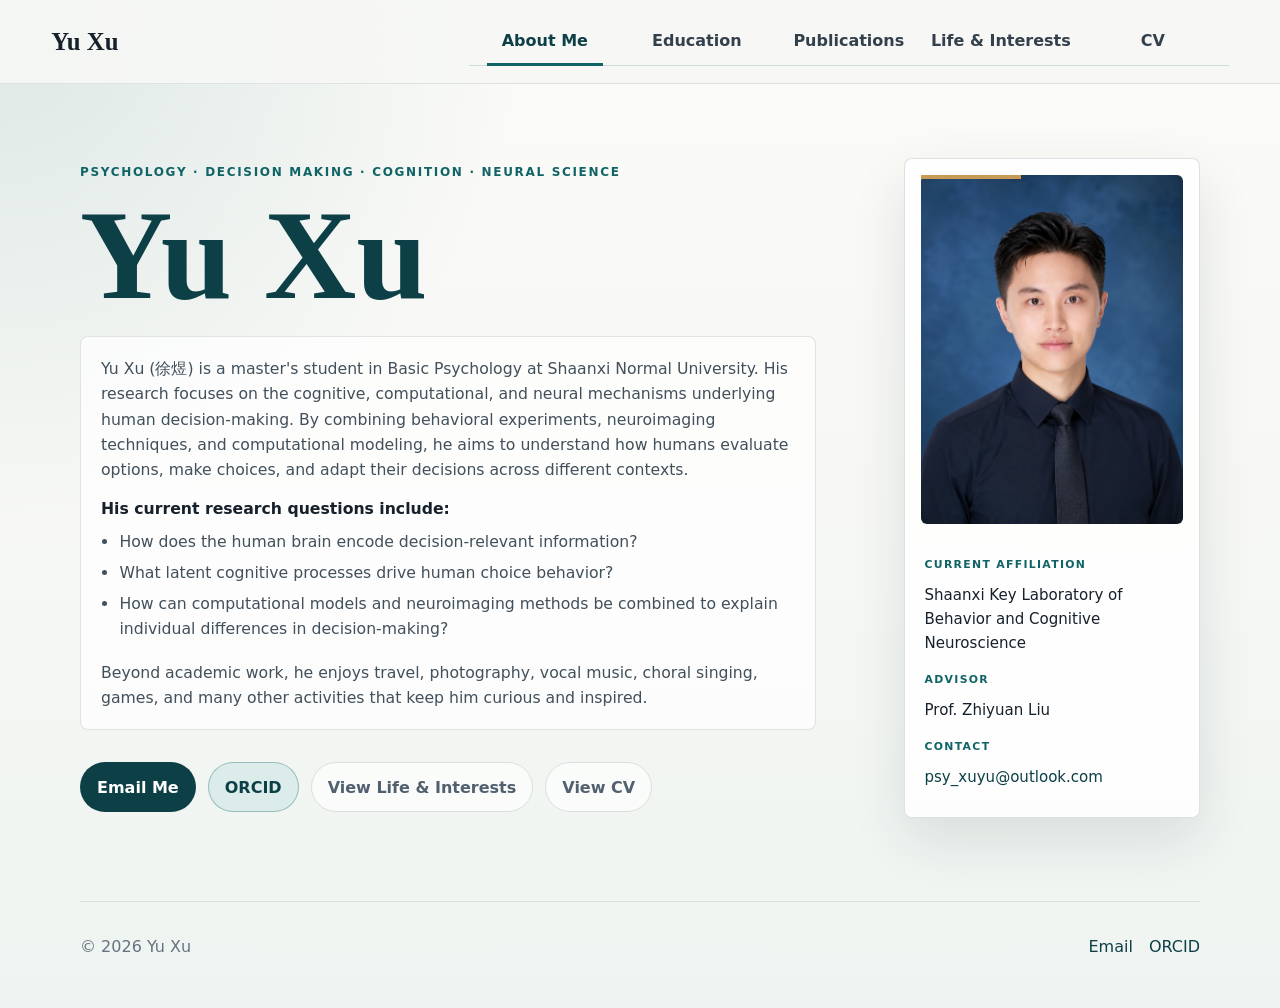
==== index.html @ 9ca566fd "Add files via upload" ====
<!doctype html>
<html lang="en">
  <head>
    <meta charset="utf-8" />
    <meta name="viewport" content="width=device-width, initial-scale=1" />
    <title>Yu Xu | About Me</title>
    <meta
      name="description"
      content="Yu Xu is a master's student in Basic Psychology studying decision-making, cognition, and neural science."
    />
    <link rel="stylesheet" href="styles.css" />
    <script defer src="script.js"></script>
  </head>
  <body>
    <header class="site-header">
      <a class="brand" href="index.html" aria-label="Yu Xu homepage">Yu Xu</a>
      <nav class="nav" aria-label="Primary navigation">
        <a class="active" href="index.html">About Me</a>
        <a href="education.html">Education</a>
        <a href="publications.html">Publications</a>
        <a href="life.html">Life &amp; Interests</a>
        <a href="cv.html">CV</a>
      </nav>
    </header>

    <main>
      <section class="hero page-shell">
        <div class="hero-copy">
          <p class="eyebrow">Psychology · Decision Making · Cognition · Neural Science</p>
          <h1>Yu Xu</h1>
          <div class="hero-about">
            <p>
              Yu Xu (徐煜) is a master's student in Basic Psychology at Shaanxi Normal University. His research focuses on
              the cognitive, computational, and neural mechanisms underlying human decision-making. By combining behavioral
              experiments, neuroimaging techniques, and computational modeling, he aims to understand how humans evaluate
              options, make choices, and adapt their decisions across different contexts.
            </p>
            <p class="question-lead">His current research questions include:</p>
            <ul class="research-questions">
              <li>How does the human brain encode decision-relevant information?</li>
              <li>What latent cognitive processes drive human choice behavior?</li>
              <li>How can computational models and neuroimaging methods be combined to explain individual differences in decision-making?</li>
            </ul>
            <p>
              Beyond academic work, he enjoys travel, photography, vocal music, choral singing, games, and many other
              activities that keep him curious and inspired.
            </p>
          </div>
          <div class="hero-actions">
            <a class="button primary" href="mailto:psy_xuyu@outlook.com">Email Me</a>
            <a class="button secondary" href="https://orcid.org/0009-0001-2274-7506" target="_blank" rel="noreferrer">ORCID</a>
            <a class="button ghost" href="life.html">View Life &amp; Interests</a>
            <a class="button ghost" href="cv.html">View CV</a>
          </div>
        </div>

        <aside class="profile-card" aria-label="Profile summary">
          <img class="portrait-placeholder" src="证件照.png" alt="Portrait of Yu Xu" />
          <div class="profile-meta">
            <p class="meta-label">Current Affiliation</p>
            <p>Shaanxi Key Laboratory of Behavior and Cognitive Neuroscience</p>
            <p class="meta-label">Advisor</p>
            <p>Prof. Zhiyuan Liu</p>
            <p class="meta-label">Contact</p>
            <p><a href="mailto:psy_xuyu@outlook.com">psy_xuyu@outlook.com</a></p>
          </div>
        </aside>
      </section>
    </main>

    <footer class="footer">
      <p>&copy; 2026 Yu Xu</p>
      <div>
        <a href="mailto:psy_xuyu@outlook.com">Email</a>
        <a href="https://orcid.org/0009-0001-2274-7506" target="_blank" rel="noreferrer">ORCID</a>
      </div>
    </footer>
  </body>
</html>
---- styles.css ----
:root {
  --bg: #f7f8f5;
  --paper: #ffffff;
  --ink: #17212b;
  --muted: #66727f;
  --line: #d9dfdf;
  --accent: #116466;
  --accent-dark: #0d3f47;
  --accent-soft: #dcecea;
  --warm: #c79a55;
  --shadow: 0 22px 55px rgba(20, 40, 50, 0.11);
  --radius: 8px;
}

* {
  box-sizing: border-box;
}

html {
  scroll-behavior: smooth;
}

html.page-ready body {
  opacity: 1;
  transform: translateY(0);
}

main {
  opacity: 1;
  transform: translateY(0);
}

main.content-leaving {
  opacity: 0;
  transform: translateY(8px);
  transition: opacity 160ms ease, transform 160ms ease;
}

main.content-entering {
  animation: content-fade-in 360ms ease both;
}

@keyframes content-fade-in {
  from {
    opacity: 0;
    transform: translateY(14px);
  }

  to {
    opacity: 1;
    transform: translateY(0);
  }
}

@media (prefers-reduced-motion: reduce) {
  html,
  body,
  *,
  *::before,
  *::after {
    scroll-behavior: auto !important;
    transition-duration: 0.01ms !important;
    animation-duration: 0.01ms !important;
    animation-iteration-count: 1 !important;
  }
}

body {
  min-height: 100vh;
  margin: 0;
  background:
    radial-gradient(circle at top left, rgba(17, 100, 102, 0.13), transparent 33rem),
    linear-gradient(180deg, #fbfbf8 0%, var(--bg) 46%, #eef4f1 100%);
  color: var(--ink);
  font-family: Inter, ui-sans-serif, system-ui, -apple-system, BlinkMacSystemFont, "Segoe UI", Arial, sans-serif;
  line-height: 1.6;
}

body.no-scroll {
  overflow: hidden;
}

a {
  color: var(--accent-dark);
  text-decoration: none;
}

a:hover {
  color: var(--accent);
}

.site-header {
  position: sticky;
  top: 0;
  z-index: 20;
  display: grid;
  grid-template-columns: auto minmax(0, 1fr);
  align-items: center;
  gap: 2rem;
  padding: 1.05rem clamp(1rem, 4vw, 4rem);
  background: rgba(247, 248, 245, 0.9);
  border-bottom: 1px solid rgba(217, 223, 223, 0.85);
  backdrop-filter: blur(18px);
}

.brand {
  display: inline-flex;
  align-items: center;
  color: var(--ink);
  font-family: Georgia, "Times New Roman", serif;
  font-size: 1.55rem;
  font-weight: 800;
  white-space: nowrap;
}

.nav {
  display: grid;
  grid-template-columns: repeat(5, minmax(0, 1fr));
  justify-content: flex-end;
  gap: 0;
  width: 100%;
  max-width: 760px;
  justify-self: end;
  border-bottom: 1px solid rgba(17, 100, 102, 0.18);
}

.nav a {
  position: relative;
  display: inline-flex;
  align-items: center;
  justify-content: center;
  min-height: 3rem;
  padding: 0.72rem 0.5rem;
  border: 0;
  border-radius: 0;
  color: #34414d;
  font-size: 1rem;
  font-weight: 750;
  text-align: center;
  white-space: nowrap;
}

.nav a::after {
  position: absolute;
  right: 12%;
  bottom: -1px;
  left: 12%;
  height: 3px;
  background: transparent;
  content: "";
}

.nav a:hover,
.nav a.active {
  background: transparent;
  color: var(--accent-dark);
}

.nav a:hover::after {
  background: rgba(17, 100, 102, 0.28);
}

.nav a.active::after {
  background: var(--accent);
}

.page-shell {
  width: min(1120px, calc(100% - 2rem));
  margin: 0 auto;
}

.hero {
  display: grid;
  grid-template-columns: minmax(0, 1.45fr) minmax(240px, 0.55fr);
  gap: clamp(1.5rem, 3.5vw, 3.4rem);
  align-items: center;
  min-height: calc(100vh - 5.2rem);
  padding: 3.8rem 0 4.4rem;
}

.page-hero {
  padding: 5rem 0 2.5rem;
  border-bottom: 1px solid rgba(217, 223, 223, 0.9);
}

.eyebrow,
.section-kicker {
  margin: 0 0 0.9rem;
  color: var(--accent);
  font-size: 0.75rem;
  font-weight: 800;
  letter-spacing: 0.14em;
  text-transform: uppercase;
}

h1,
h2,
h3,
p,
li {
  overflow-wrap: anywhere;
}

h1 {
  margin: 0;
  color: var(--accent-dark);
  font-family: Georgia, "Times New Roman", serif;
  font-size: clamp(4.3rem, 10vw, 8rem);
  line-height: 0.92;
  letter-spacing: 0;
}

h2 {
  margin: 0;
  color: var(--ink);
  font-family: Georgia, "Times New Roman", serif;
  font-size: clamp(1.8rem, 3.4vw, 3rem);
  line-height: 1.08;
  letter-spacing: 0;
}

h3 {
  margin: 0 0 0.45rem;
  font-size: 1.08rem;
  line-height: 1.3;
}

.tagline {
  max-width: 48rem;
  margin: 1.25rem 0 0;
  color: #22303b;
  font-size: clamp(1.18rem, 2vw, 1.62rem);
  line-height: 1.35;
}

.intro {
  max-width: 44rem;
  margin: 1.25rem 0 0;
  color: var(--muted);
  font-size: 1.03rem;
}

.hero-about {
  max-width: 46rem;
  margin-top: 1.35rem;
  padding: 1.2rem 1.25rem;
  background: rgba(255, 255, 255, 0.68);
  border: 1px solid rgba(217, 223, 223, 0.86);
  border-radius: var(--radius);
  color: #42505b;
  font-size: 0.98rem;
}

.hero-about p {
  margin: 0;
}

.hero-about p + p {
  margin-top: 0.9rem;
}

.hero-actions {
  display: flex;
  flex-wrap: wrap;
  gap: 0.75rem;
  margin-top: 2rem;
}

.button {
  display: inline-flex;
  align-items: center;
  justify-content: center;
  min-height: 2.75rem;
  padding: 0.7rem 1rem;
  border: 1px solid transparent;
  border-radius: 999px;
  font-weight: 750;
  transition: transform 180ms ease, border-color 180ms ease, background 180ms ease;
}

.button:hover {
  transform: translateY(-1px);
}

.button.primary {
  background: var(--accent-dark);
  color: white;
}

.button.secondary {
  border-color: rgba(17, 100, 102, 0.35);
  background: var(--accent-soft);
  color: var(--accent-dark);
}

.button.ghost {
  border-color: var(--line);
  background: rgba(255, 255, 255, 0.65);
  color: #51606f;
}

.button.disabled {
  cursor: default;
  border-color: var(--line);
  background: #eef2f1;
  color: #7a858d;
}

.button.disabled:hover {
  transform: none;
}

.profile-card {
  position: relative;
  max-width: 330px;
  justify-self: end;
  padding: 1rem;
  background: rgba(255, 255, 255, 0.82);
  border: 1px solid rgba(217, 223, 223, 0.9);
  border-radius: var(--radius);
  box-shadow: var(--shadow);
}

.profile-card::before {
  position: absolute;
  inset: 1rem auto auto 1rem;
  width: 34%;
  height: 0.25rem;
  background: var(--warm);
  content: "";
}

.portrait-placeholder {
  display: block;
  width: 100%;
  min-height: 19rem;
  object-fit: cover;
  border-radius: 6px;
}

.profile-meta {
  padding: 1rem 0.2rem 0.1rem;
  font-size: 0.94rem;
}

.profile-meta p {
  margin: 0 0 0.6rem;
}

.meta-label {
  margin-top: 1rem !important;
  color: var(--accent);
  font-size: 0.68rem;
  font-weight: 800;
  letter-spacing: 0.12em;
  text-transform: uppercase;
}

.section-grid {
  display: grid;
  grid-template-columns: minmax(220px, 0.78fr) minmax(0, 1.22fr);
  gap: clamp(2rem, 5vw, 5rem);
  padding: 4rem 0;
  border-top: 1px solid rgba(217, 223, 223, 0.9);
}

.section-body {
  color: #42505b;
  font-size: 1.03rem;
}

.section-body p:first-child {
  margin-top: 0;
}

.question-lead {
  margin: 1.3rem 0 0.4rem;
  color: var(--ink) !important;
  font-weight: 750;
}

.research-questions {
  margin: 0.5rem 0 1.2rem;
  padding-left: 1.15rem;
}

.research-questions li {
  margin: 0.35rem 0;
  color: #42505b;
}

.focus-panel {
  padding: 2rem 0 5rem;
}

.focus-grid {
  display: grid;
  grid-template-columns: repeat(3, minmax(0, 1fr));
  gap: 1rem;
}

.focus-grid article,
.interest-card,
.cv-sidebar,
.cv-block {
  background: rgba(255, 255, 255, 0.72);
  border: 1px solid rgba(217, 223, 223, 0.88);
  border-radius: var(--radius);
}

.focus-grid article {
  min-height: 13rem;
  padding: 1.25rem;
}

.focus-number {
  display: block;
  margin-bottom: 2.5rem;
  color: var(--warm);
  font-family: Georgia, "Times New Roman", serif;
  font-size: 1.65rem;
}

.focus-grid p,
.timeline p,
.publication p,
.interest-card p,
.cv-block p,
.cv-sidebar p {
  margin: 0;
  color: #4c5a64;
}

.cv-layout {
  display: grid;
  grid-template-columns: minmax(250px, 0.36fr) minmax(0, 1fr);
  gap: 1.25rem;
  padding: 2.5rem 0 5rem;
}

.cv-sidebar {
  align-self: start;
  padding: 1.35rem;
  position: sticky;
  top: 6rem;
}

.cv-sidebar h2 {
  font-size: 2rem;
}

.mini-rule {
  height: 1px;
  margin: 1.2rem 0;
  background: var(--line);
}

.cv-main {
  display: grid;
  gap: 1rem;
}

.download-panel {
  max-width: 760px;
  margin: 2.5rem 0 5rem;
  padding: 1.6rem;
  background: rgba(255, 255, 255, 0.74);
  border: 1px solid rgba(217, 223, 223, 0.88);
  border-radius: var(--radius);
  box-shadow: 0 16px 40px rgba(20, 40, 50, 0.07);
}

.download-panel h2 {
  margin-bottom: 0.75rem;
  font-size: clamp(1.8rem, 3vw, 2.5rem);
}

.download-panel p {
  margin: 0;
  color: #4c5a64;
}

.cv-block {
  padding: 1.35rem;
}

.cv-block h2 {
  margin-bottom: 1rem;
  font-size: 1.7rem;
}

.entry {
  padding: 1rem 0;
  border-top: 1px solid rgba(217, 223, 223, 0.85);
}

.entry:first-of-type {
  padding-top: 0;
  border-top: 0;
}

.entry ul {
  margin: 0.55rem 0 0;
  padding-left: 1.15rem;
}

.entry li {
  margin: 0.25rem 0;
  color: #4c5a64;
}

.entry-header {
  display: flex;
  justify-content: space-between;
  gap: 1rem;
}

.entry-header span {
  color: var(--accent);
  font-weight: 750;
  white-space: nowrap;
}

.timeline {
  display: grid;
  gap: 1rem;
  padding: 2.5rem 0 5rem;
}

.timeline.large .timeline-item {
  background: rgba(255, 255, 255, 0.72);
  border: 1px solid rgba(217, 223, 223, 0.88);
  border-radius: var(--radius);
  padding: 1.35rem;
}

.timeline-item {
  display: grid;
  grid-template-columns: 8rem minmax(0, 1fr);
  gap: 1.5rem;
}

.time {
  color: var(--accent);
  font-weight: 800;
}

.role {
  color: var(--ink) !important;
  font-weight: 700;
}

.timeline ul {
  margin: 0.65rem 0 0;
  padding-left: 1.1rem;
}

.timeline li {
  color: #4c5a64;
}

.publication-group {
  padding: 2.2rem 0;
  border-bottom: 1px solid rgba(217, 223, 223, 0.9);
}

.group-heading {
  display: flex;
  align-items: end;
  justify-content: space-between;
  gap: 2rem;
  margin-bottom: 1rem;
}

.group-heading h2 {
  font-size: clamp(1.8rem, 3vw, 2.6rem);
}

.group-heading p {
  color: var(--muted);
}

.publication {
  padding: 1.05rem 0;
  border-top: 1px solid rgba(217, 223, 223, 0.85);
}

.publication.featured {
  padding: 1.35rem;
  background: rgba(255, 255, 255, 0.76);
  border: 1px solid rgba(217, 223, 223, 0.88);
  border-radius: var(--radius);
}

.paper-title {
  color: #1f2d37;
  font-weight: 700;
}

.publication a {
  display: inline;
  margin-top: 0;
  color: var(--accent);
  font-size: 0.94rem;
}

.interest-grid {
  display: grid;
  grid-template-columns: repeat(3, minmax(0, 1fr));
  gap: 1rem;
  padding: 2.5rem 0 5rem;
}

.interest-card {
  min-height: 14rem;
  padding: 1.35rem;
}

.interest-card.placeholder {
  background:
    linear-gradient(135deg, rgba(220, 236, 234, 0.85), rgba(255, 255, 255, 0.72)),
    repeating-linear-gradient(45deg, rgba(17, 100, 102, 0.08) 0 1px, transparent 1px 16px);
}

.muted {
  color: var(--muted) !important;
}

.moments-feed {
  display: grid;
  gap: 1rem;
  max-width: 820px;
  padding: 2.5rem 0 1.5rem;
}

.moment-card {
  display: grid;
  grid-template-columns: 3rem minmax(0, 1fr);
  gap: 0.9rem;
  padding: 1.15rem;
  background: rgba(255, 255, 255, 0.78);
  border: 1px solid rgba(217, 223, 223, 0.88);
  border-radius: var(--radius);
  box-shadow: 0 14px 34px rgba(20, 40, 50, 0.06);
}

.moment-body {
  display: flex;
  min-height: 100%;
  flex-direction: column;
}

.moment-avatar {
  display: grid;
  width: 3rem;
  height: 3rem;
  place-items: center;
  background: var(--accent-soft);
  border: 1px solid rgba(17, 100, 102, 0.24);
  border-radius: 7px;
  color: var(--accent-dark);
  font-size: 0.82rem;
  font-weight: 850;
  letter-spacing: 0.08em;
}

.moment-header {
  display: flex;
  align-items: baseline;
  justify-content: flex-end;
  gap: 1rem;
  margin-bottom: 0;
}

.moment-header h2 {
  font-family: Inter, ui-sans-serif, system-ui, -apple-system, BlinkMacSystemFont, "Segoe UI", Arial, sans-serif;
  font-size: 1.05rem;
}

.moment-header time {
  color: var(--muted);
  font-size: 0.88rem;
  white-space: nowrap;
}

.moment-body > p:not(.moment-location) {
  margin: 0 0 0.25rem;
  color: #34414d;
  font-size: 1.45rem;
  line-height: 1.55;
  transform: translateY(-0.5rem);
}

.moment-location {
  display: inline-flex;
  align-items: center;
  gap: 0.35rem;
  margin: 0.75rem 0 0 !important;
  color: var(--accent) !important;
  font-size: 1.08rem;
  font-weight: 800;
}

.moment-location::before {
  display: inline-block;
  width: 0.72rem;
  height: 0.72rem;
  background: currentColor;
  clip-path: path("M6 0C2.7 0 0 2.55 0 5.7c0 4.1 6 10.3 6 10.3s6-6.2 6-10.3C12 2.55 9.3 0 6 0Zm0 8.1A2.1 2.1 0 1 1 6 3.9a2.1 2.1 0 0 1 0 4.2Z");
  content: "";
  transform: scale(0.72);
  transform-origin: center;
}

.moment-grid {
  display: grid;
  grid-template-columns: repeat(4, minmax(0, 1fr));
  gap: 0.35rem;
  max-width: 520px;
}

.moment-grid button {
  display: block;
  overflow: hidden;
  aspect-ratio: 1;
  padding: 0;
  background: #eef2f1;
  border: 0;
  border-radius: 4px;
  cursor: zoom-in;
}

.moment-grid img {
  display: block;
  width: 100%;
  height: 100%;
  object-fit: cover;
  transition: transform 180ms ease, filter 180ms ease;
}

.moment-grid button:hover img {
  transform: scale(1.04);
  filter: brightness(0.96);
}

.lightbox {
  position: fixed;
  inset: 0;
  z-index: 100;
  display: none;
  align-items: center;
  justify-content: center;
  padding: 2rem;
  background: rgba(8, 17, 24, 0.82);
  cursor: zoom-out;
}

.lightbox.open {
  display: flex;
}

.lightbox img {
  max-width: min(92vw, 1100px);
  max-height: 86vh;
  border-radius: 6px;
  box-shadow: 0 24px 70px rgba(0, 0, 0, 0.35);
  object-fit: contain;
}

.lightbox-close {
  position: fixed;
  top: 1.2rem;
  right: 1.2rem;
  min-height: 2.5rem;
  padding: 0.55rem 0.85rem;
  background: rgba(255, 255, 255, 0.9);
  border: 0;
  border-radius: 999px;
  color: var(--accent-dark);
  cursor: pointer;
  font-weight: 800;
}

.moments-more {
  display: grid;
  justify-items: center;
  gap: 0.7rem;
  max-width: 820px;
  padding: 1.2rem 0 5rem;
  color: var(--muted);
  text-align: center;
}

.moments-more p {
  margin: 0;
  color: #5f6d76;
  font-family: Georgia, "Times New Roman", serif;
  font-size: 1.05rem;
  font-style: italic;
}

.more-line {
  width: min(180px, 38vw);
  height: 1px;
  background: linear-gradient(90deg, transparent, rgba(17, 100, 102, 0.45), transparent);
}

.more-dots {
  display: inline-flex;
  gap: 0.38rem;
}

.more-dots i {
  width: 0.32rem;
  height: 0.32rem;
  background: var(--accent);
  border-radius: 50%;
  opacity: 0.48;
}

.footer {
  display: flex;
  justify-content: space-between;
  gap: 1rem;
  width: min(1120px, calc(100% - 2rem));
  margin: 0 auto;
  padding: 2rem 0 3rem;
  color: var(--muted);
  border-top: 1px solid rgba(217, 223, 223, 0.9);
}

.footer p {
  margin: 0;
}

.footer div {
  display: flex;
  gap: 1rem;
}

@media (max-width: 980px) {
  .site-header {
    grid-template-columns: 1fr;
    gap: 1rem;
  }

  .nav {
    justify-content: flex-start;
    flex-wrap: wrap;
    max-width: none;
  }

  .hero,
  .section-grid,
  .cv-layout {
    grid-template-columns: 1fr;
  }

  .hero {
    min-height: auto;
    padding-top: 3rem;
  }

  .profile-card {
    max-width: 34rem;
  }

  .cv-sidebar {
    position: static;
  }

  .focus-grid,
  .interest-grid,
  .moment-grid {
    grid-template-columns: 1fr;
  }

  .moment-grid {
    grid-template-columns: repeat(2, minmax(0, 1fr));
  }
}

@media (max-width: 620px) {
  .page-shell,
  .footer {
    width: min(100% - 1.25rem, 1120px);
  }

  .site-header {
    padding: 0.9rem 0.75rem;
  }

  .nav a {
    min-height: 2.6rem;
    padding: 0.58rem 0.25rem;
    font-size: 0.86rem;
  }

  h1 {
    font-size: 3.3rem;
  }

  .page-hero {
    padding-top: 3.4rem;
  }

  .timeline-item,
  .entry-header,
  .group-heading,
  .footer {
    display: grid;
    grid-template-columns: 1fr;
    gap: 0.45rem;
  }

  .portrait-placeholder {
    min-height: 18rem;
  }

  .moment-card {
    grid-template-columns: 1fr;
  }

  .moment-header {
    display: grid;
    gap: 0.1rem;
  }
}
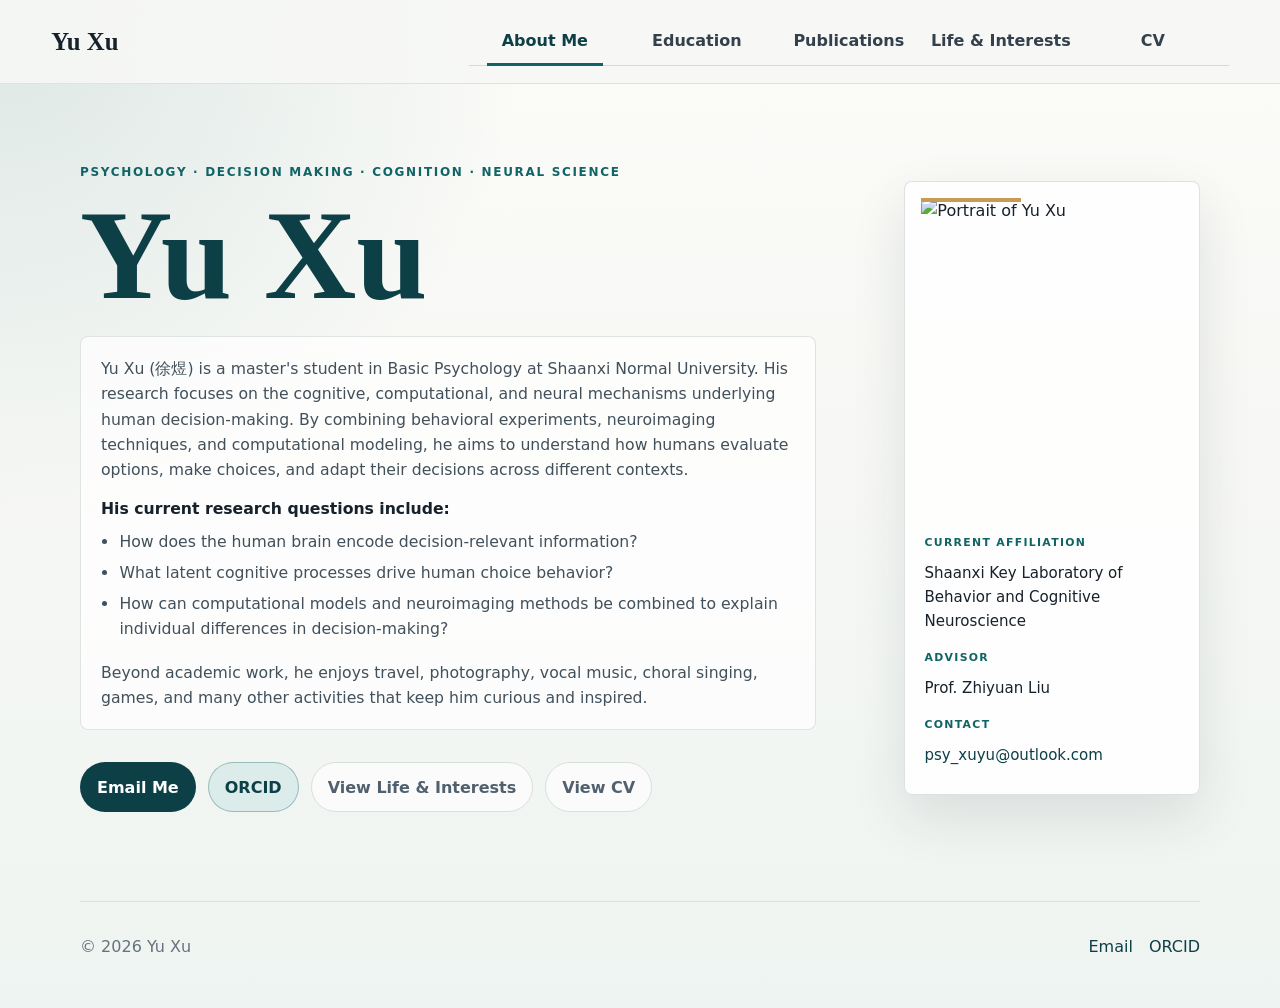
==== commit 4df29980: "Add files via upload" ====
--- a/index.html
+++ b/index.html
@@ -55,7 +55,7 @@
         </div>
 
         <aside class="profile-card" aria-label="Profile summary">
-          <img class="portrait-placeholder" src="证件照.png" alt="Portrait of Yu Xu" />
+          <img class="portrait-placeholder" src="assets/profile.png" alt="Portrait of Yu Xu" />
           <div class="profile-meta">
             <p class="meta-label">Current Affiliation</p>
             <p>Shaanxi Key Laboratory of Behavior and Cognitive Neuroscience</p>
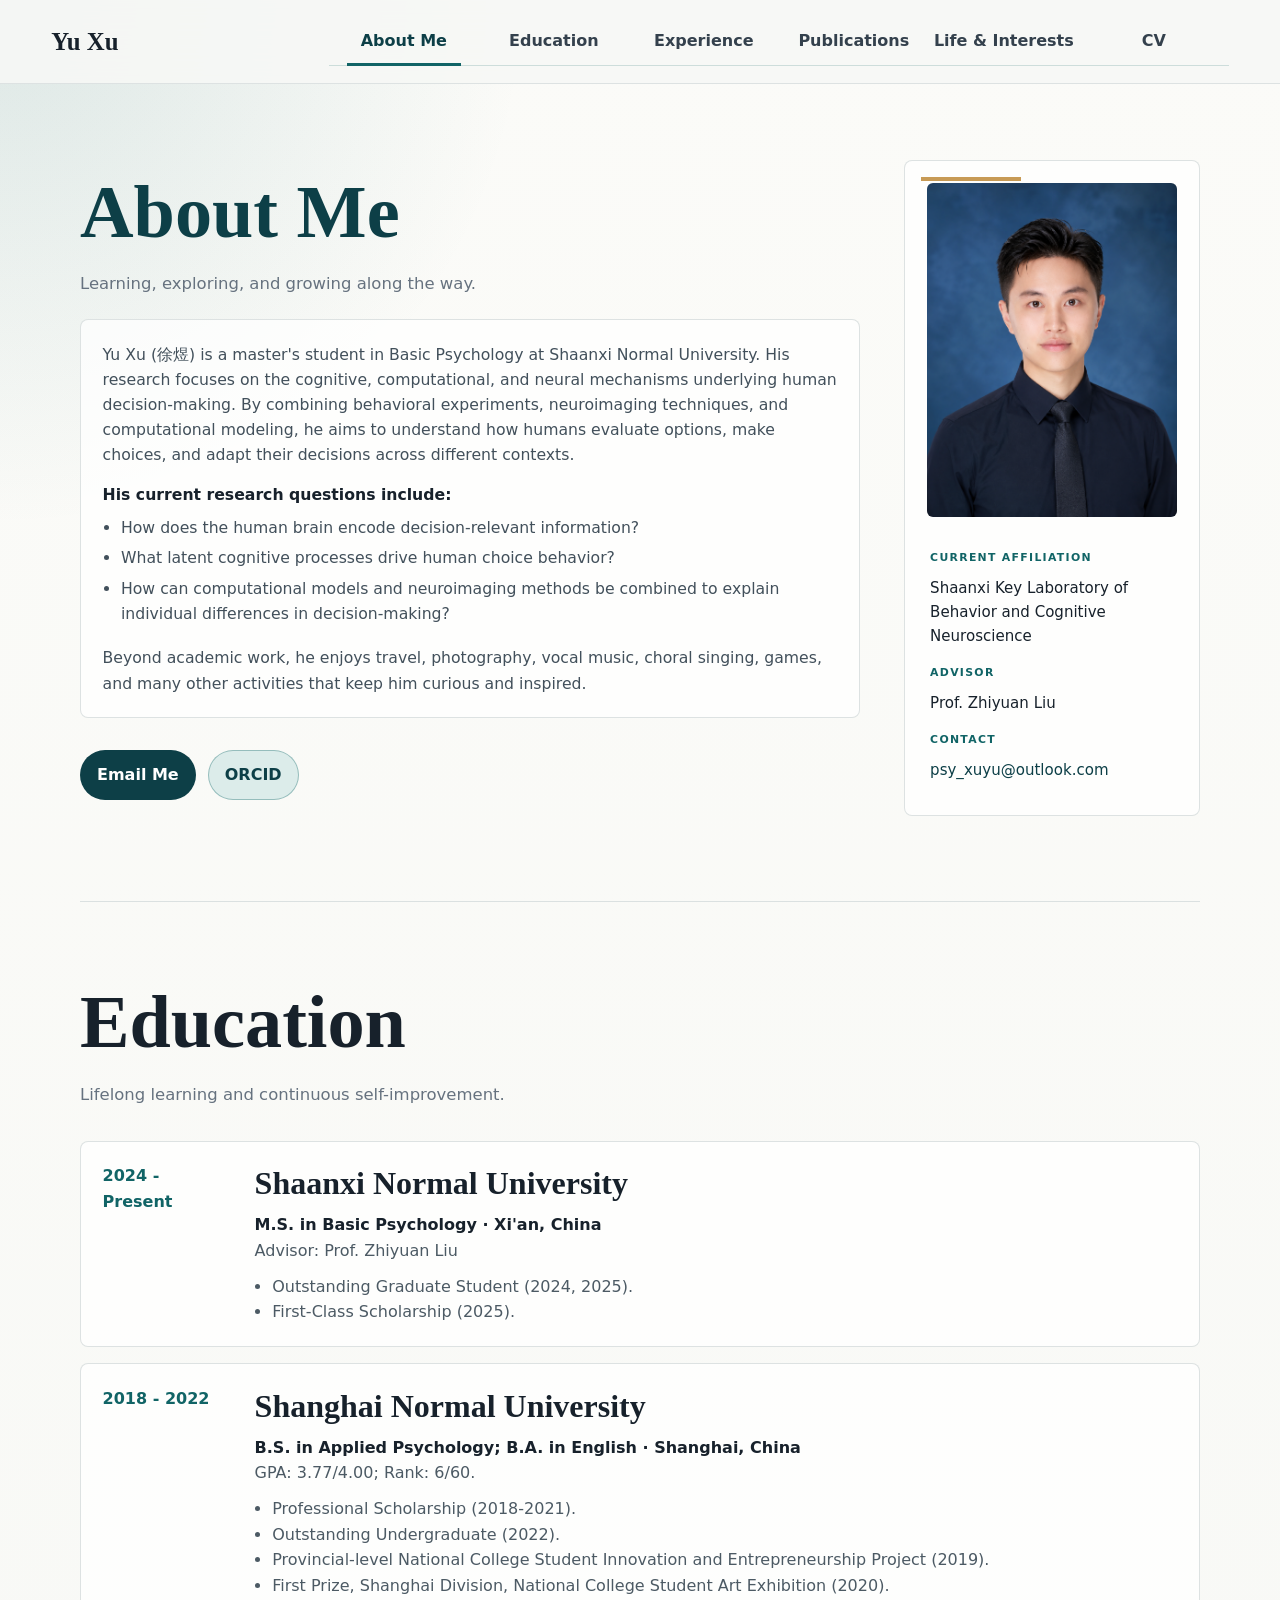
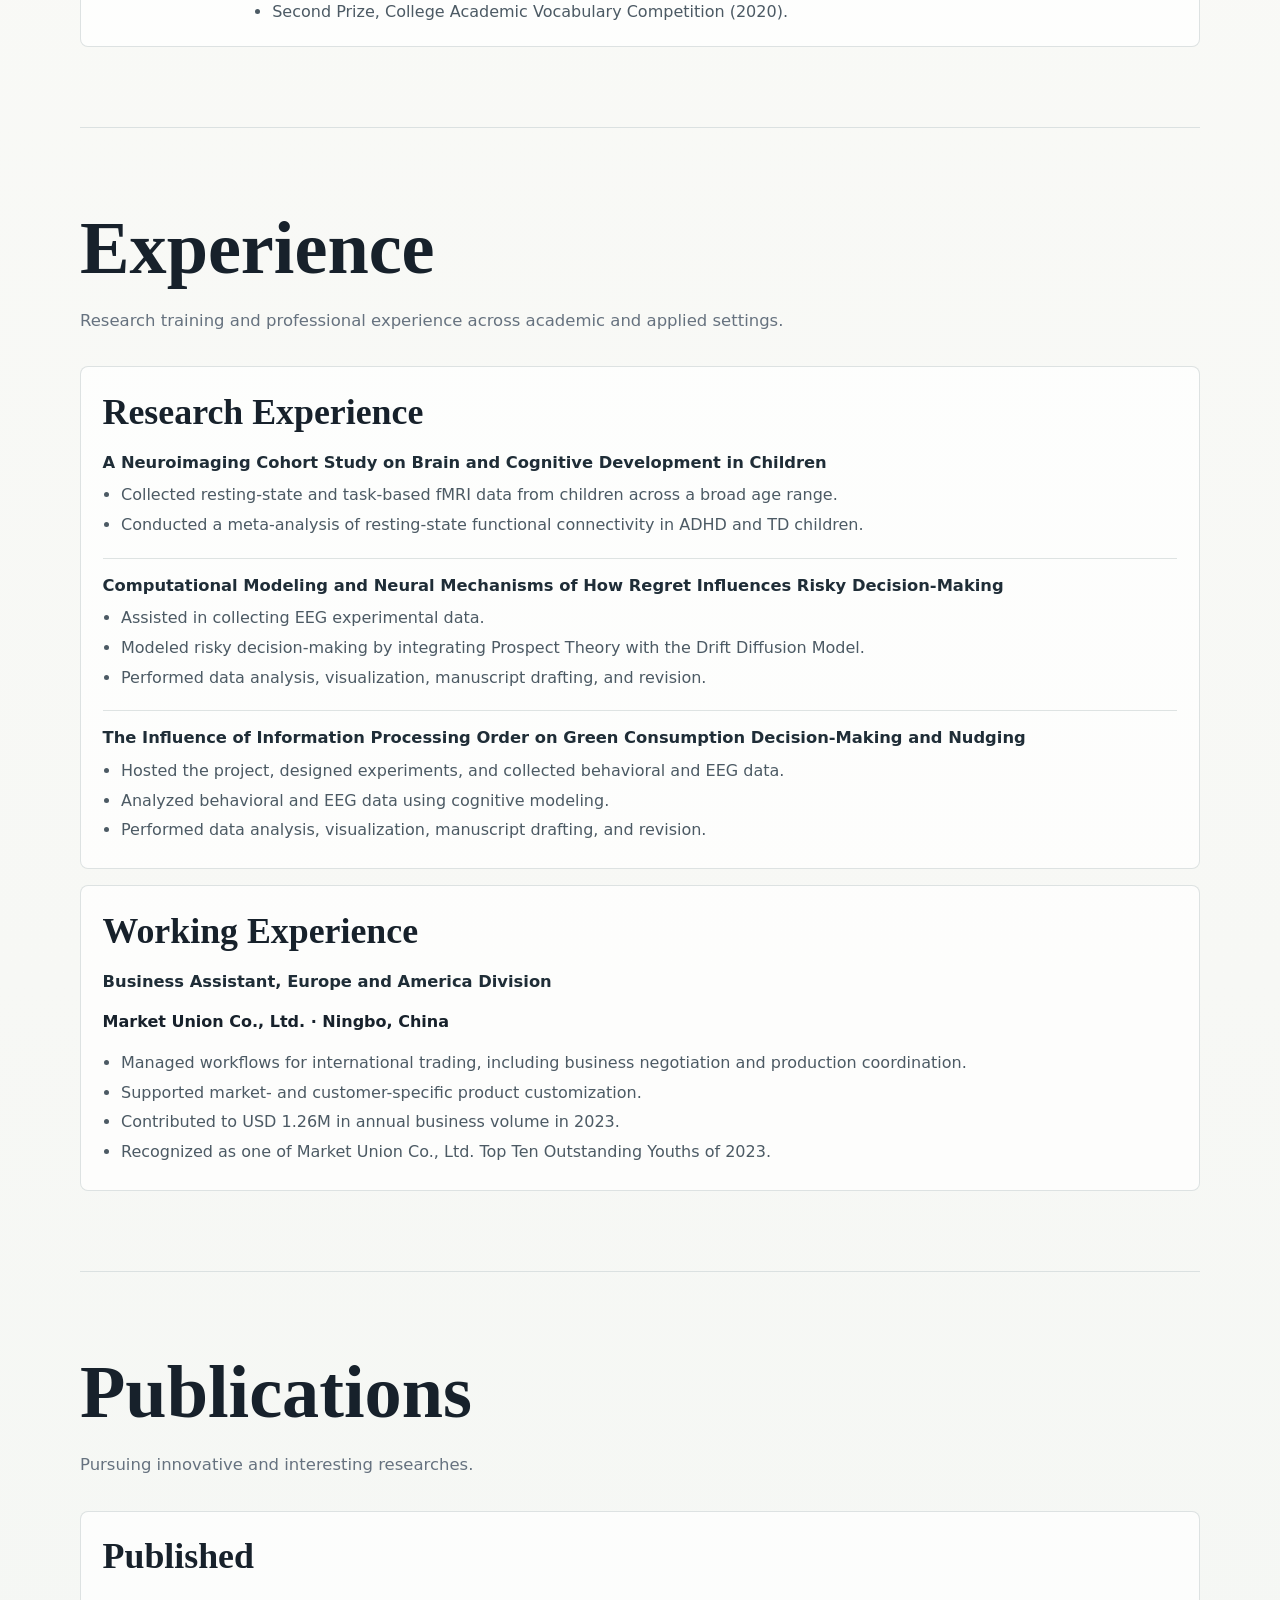
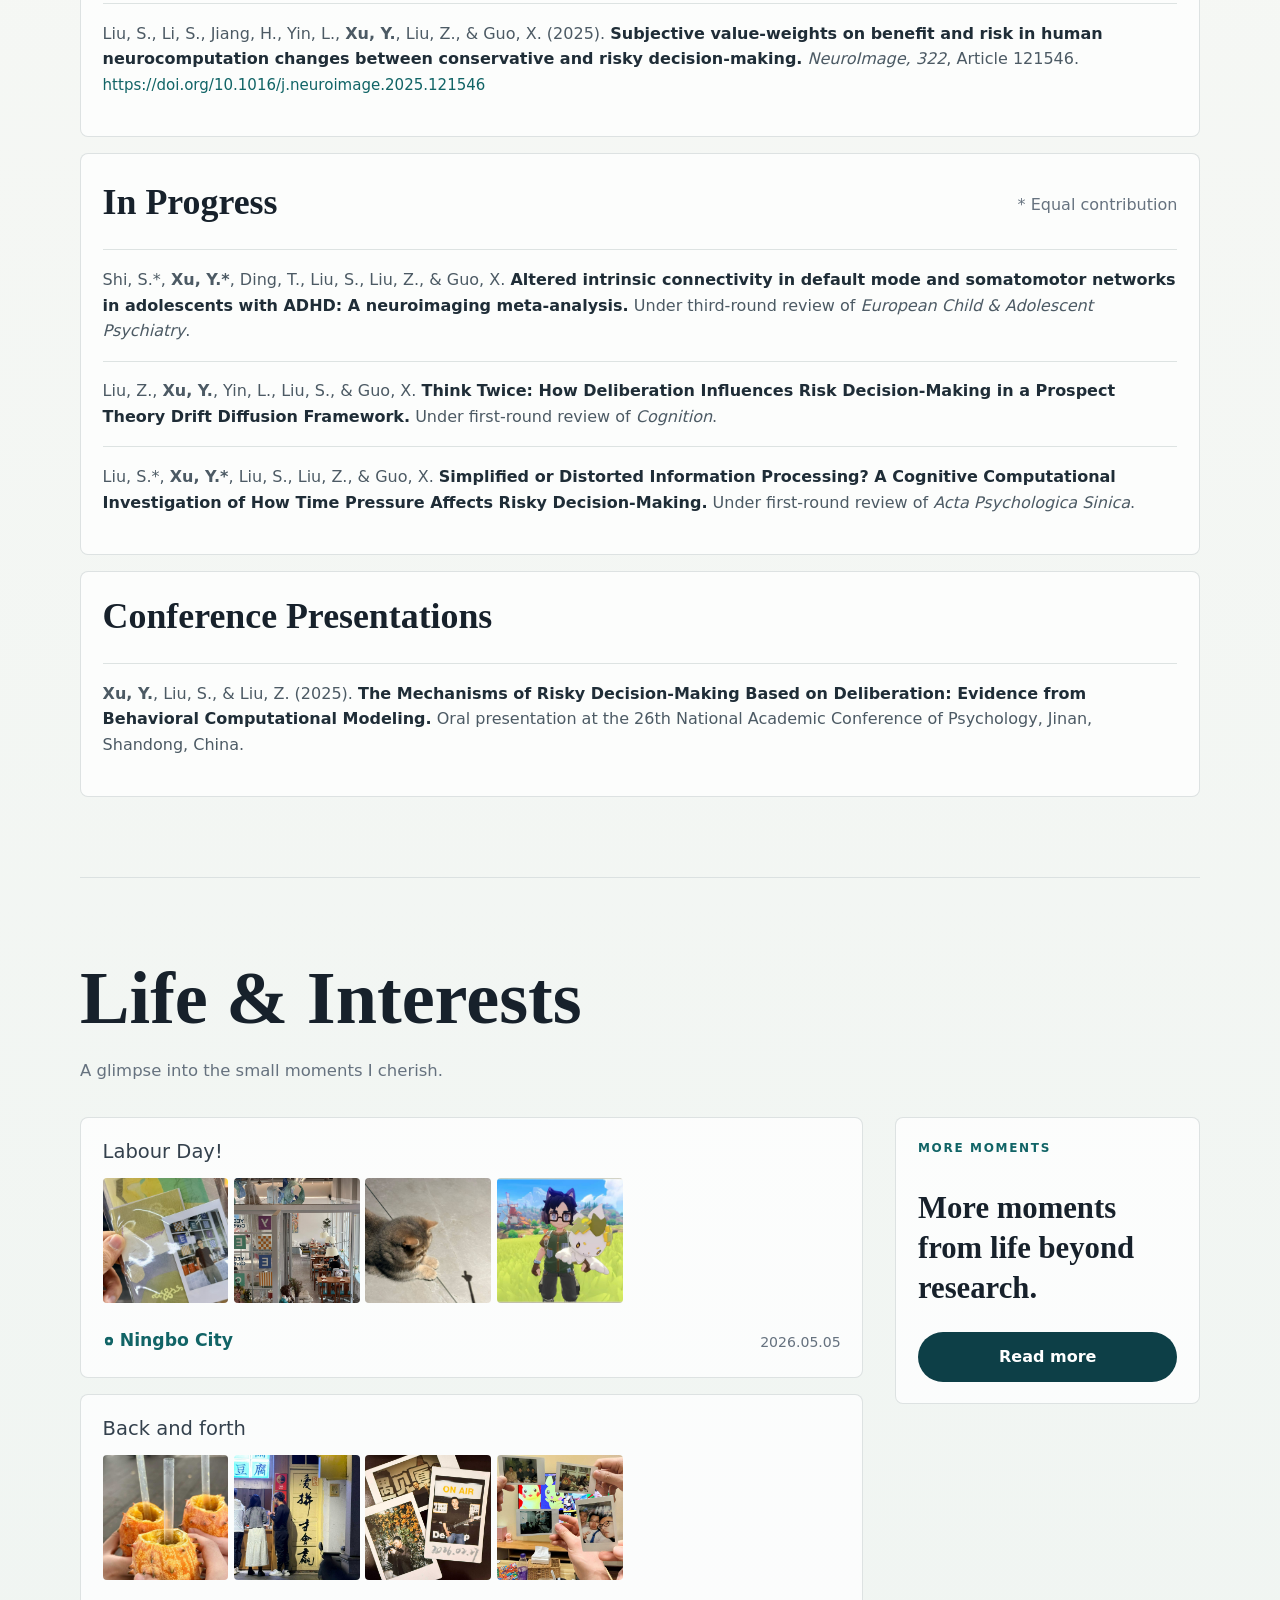
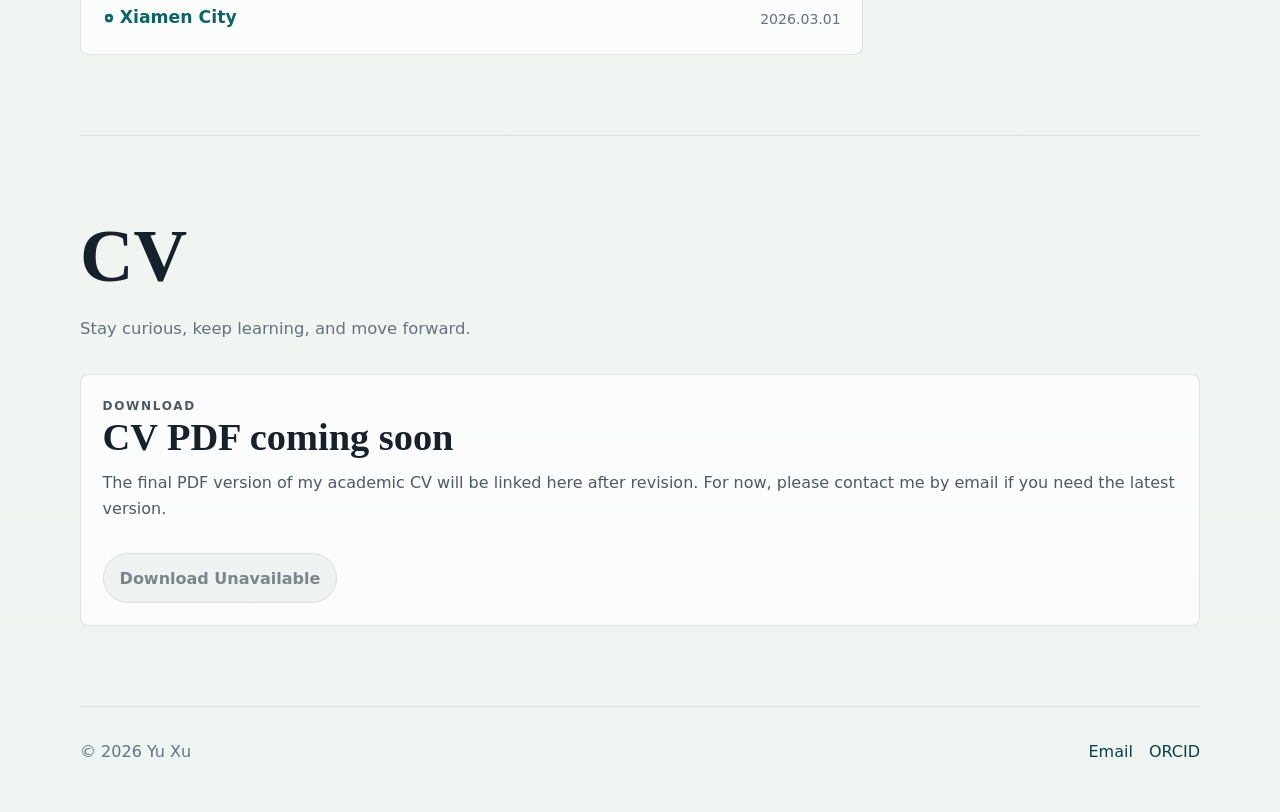
==== commit bf35e01a: "Add files via upload" ====
--- a/index.html
+++ b/index.html
@@ -3,7 +3,7 @@
   <head>
     <meta charset="utf-8" />
     <meta name="viewport" content="width=device-width, initial-scale=1" />
-    <title>Yu Xu | About Me</title>
+    <title>Yu Xu | Personal Homepage</title>
     <meta
       name="description"
       content="Yu Xu is a master's student in Basic Psychology studying decision-making, cognition, and neural science."
@@ -13,21 +13,22 @@
   </head>
   <body>
     <header class="site-header">
-      <a class="brand" href="index.html" aria-label="Yu Xu homepage">Yu Xu</a>
+      <a class="brand" href="#about" aria-label="Yu Xu homepage">Yu Xu</a>
       <nav class="nav" aria-label="Primary navigation">
-        <a class="active" href="index.html">About Me</a>
-        <a href="education.html">Education</a>
-        <a href="publications.html">Publications</a>
-        <a href="life.html">Life &amp; Interests</a>
-        <a href="cv.html">CV</a>
+        <a class="active" href="#about">About Me</a>
+        <a href="#education">Education</a>
+        <a href="#experience">Experience</a>
+        <a href="#publications">Publications</a>
+        <a href="#life">Life &amp; Interests</a>
+        <a href="#cv">CV</a>
       </nav>
     </header>
 
     <main>
-      <section class="hero page-shell">
+      <section id="about" class="hero page-shell snap-section">
         <div class="hero-copy">
-          <p class="eyebrow">Psychology · Decision Making · Cognition · Neural Science</p>
-          <h1>Yu Xu</h1>
+          <h1 class="section-title">About Me</h1>
+          <p class="intro">Learning, exploring, and growing along the way.</p>
           <div class="hero-about">
             <p>
               Yu Xu (徐煜) is a master's student in Basic Psychology at Shaanxi Normal University. His research focuses on
@@ -49,8 +50,6 @@
           <div class="hero-actions">
             <a class="button primary" href="mailto:psy_xuyu@outlook.com">Email Me</a>
             <a class="button secondary" href="https://orcid.org/0009-0001-2274-7506" target="_blank" rel="noreferrer">ORCID</a>
-            <a class="button ghost" href="life.html">View Life &amp; Interests</a>
-            <a class="button ghost" href="cv.html">View CV</a>
           </div>
         </div>
 
@@ -66,7 +65,153 @@
           </div>
         </aside>
       </section>
+
+      <section id="education" class="home-section page-shell snap-section">
+        <div class="section-heading">
+          <h2>Education</h2>
+          <p class="intro">Lifelong learning and continuous self-improvement.</p>
+        </div>
+        <div class="timeline large compact">
+          <article class="timeline-item">
+            <div class="time">2024 - Present</div>
+            <div>
+              <h3>Shaanxi Normal University</h3>
+              <p class="role">M.S. in Basic Psychology · Xi'an, China</p>
+              <p>Advisor: Prof. Zhiyuan Liu</p>
+              <ul>
+                <li>Outstanding Graduate Student (2024, 2025).</li>
+                <li>First-Class Scholarship (2025).</li>
+              </ul>
+            </div>
+          </article>
+          <article class="timeline-item">
+            <div class="time">2018 - 2022</div>
+            <div>
+              <h3>Shanghai Normal University</h3>
+              <p class="role">B.S. in Applied Psychology; B.A. in English · Shanghai, China</p>
+              <p>GPA: 3.77/4.00; Rank: 6/60.</p>
+              <ul>
+                <li>Professional Scholarship (2018-2021).</li>
+                <li>Outstanding Undergraduate (2022).</li>
+                <li>Provincial-level National College Student Innovation and Entrepreneurship Project (2019).</li>
+                <li>First Prize, Shanghai Division, National College Student Art Exhibition (2020).</li>
+                <li>Second Prize, College Academic Vocabulary Competition (2020).</li>
+              </ul>
+            </div>
+          </article>
+        </div>
+      </section>
+
+      <section id="experience" class="home-section page-shell snap-section">
+        <div class="section-heading">
+          <h2>Experience</h2>
+          <p class="intro">Research training and professional experience across academic and applied settings.</p>
+        </div>
+        <div class="experience-grid">
+          <article class="experience-card">
+            <h3>Research Experience</h3>
+            <div class="experience-entry">
+              <h4>A Neuroimaging Cohort Study on Brain and Cognitive Development in Children</h4>
+              <ul>
+                <li>Collected resting-state and task-based fMRI data from children across a broad age range.</li>
+                <li>Conducted a meta-analysis of resting-state functional connectivity in ADHD and TD children.</li>
+              </ul>
+            </div>
+            <div class="experience-entry">
+              <h4>Computational Modeling and Neural Mechanisms of How Regret Influences Risky Decision-Making</h4>
+              <ul>
+                <li>Assisted in collecting EEG experimental data.</li>
+                <li>Modeled risky decision-making by integrating Prospect Theory with the Drift Diffusion Model.</li>
+                <li>Performed data analysis, visualization, manuscript drafting, and revision.</li>
+              </ul>
+            </div>
+            <div class="experience-entry">
+              <h4>The Influence of Information Processing Order on Green Consumption Decision-Making and Nudging</h4>
+              <ul>
+                <li>Hosted the project, designed experiments, and collected behavioral and EEG data.</li>
+                <li>Analyzed behavioral and EEG data using cognitive modeling.</li>
+                <li>Performed data analysis, visualization, manuscript drafting, and revision.</li>
+              </ul>
+            </div>
+          </article>
+
+          <article class="experience-card">
+            <h3>Working Experience</h3>
+            <div class="experience-entry">
+              <h4>Business Assistant, Europe and America Division</h4>
+              <p class="role">Market Union Co., Ltd. · Ningbo, China</p>
+              <ul>
+                <li>Managed workflows for international trading, including business negotiation and production coordination.</li>
+                <li>Supported market- and customer-specific product customization.</li>
+                <li>Contributed to USD 1.26M in annual business volume in 2023.</li>
+                <li>Recognized as one of Market Union Co., Ltd. Top Ten Outstanding Youths of 2023.</li>
+              </ul>
+            </div>
+          </article>
+        </div>
+      </section>
+
+      <section id="publications" class="home-section page-shell snap-section">
+        <div class="section-heading">
+          <h2>Publications</h2>
+          <p class="intro">Pursuing innovative and interesting researches.</p>
+        </div>
+        <div class="publication-group first">
+          <div class="group-heading"><h3>Published</h3></div>
+          <article class="publication">
+            <p>Liu, S., Li, S., Jiang, H., Yin, L., <strong>Xu, Y.</strong>, Liu, Z., &amp; Guo, X. (2025). <span class="paper-title">Subjective value-weights on benefit and risk in human neurocomputation changes between conservative and risky decision-making.</span> <em>NeuroImage, 322</em>, Article 121546. <a href="https://doi.org/10.1016/j.neuroimage.2025.121546" target="_blank" rel="noreferrer">https://doi.org/10.1016/j.neuroimage.2025.121546</a></p>
+          </article>
+        </div>
+        <div class="publication-group">
+          <div class="group-heading"><h3>In Progress</h3><p>* Equal contribution</p></div>
+          <article class="publication"><p>Shi, S.*, <strong>Xu, Y.*</strong>, Ding, T., Liu, S., Liu, Z., &amp; Guo, X. <span class="paper-title">Altered intrinsic connectivity in default mode and somatomotor networks in adolescents with ADHD: A neuroimaging meta-analysis.</span> Under third-round review of <em>European Child &amp; Adolescent Psychiatry</em>.</p></article>
+          <article class="publication"><p>Liu, Z., <strong>Xu, Y.</strong>, Yin, L., Liu, S., &amp; Guo, X. <span class="paper-title">Think Twice: How Deliberation Influences Risk Decision-Making in a Prospect Theory Drift Diffusion Framework.</span> Under first-round review of <em>Cognition</em>.</p></article>
+          <article class="publication"><p>Liu, S.*, <strong>Xu, Y.*</strong>, Liu, S., Liu, Z., &amp; Guo, X. <span class="paper-title">Simplified or Distorted Information Processing? A Cognitive Computational Investigation of How Time Pressure Affects Risky Decision-Making.</span> Under first-round review of <em>Acta Psychologica Sinica</em>.</p></article>
+        </div>
+        <div class="publication-group">
+          <div class="group-heading"><h3>Conference Presentations</h3></div>
+          <article class="publication"><p><strong>Xu, Y.</strong>, Liu, S., &amp; Liu, Z. (2025). <span class="paper-title">The Mechanisms of Risky Decision-Making Based on Deliberation: Evidence from Behavioral Computational Modeling.</span> Oral presentation at the 26th National Academic Conference of Psychology, Jinan, Shandong, China.</p></article>
+        </div>
+      </section>
+
+      <section id="life" class="home-section page-shell snap-section">
+        <div class="section-heading">
+          <h2>Life &amp; Interests</h2>
+          <p class="intro">A glimpse into the small moments I cherish.</p>
+        </div>
+        <div class="life-preview-layout">
+          <section class="home-moments-list" data-moment-preview aria-label="Selected life and interests posts"></section>
+          <aside class="read-more-panel" aria-label="Read more life and interests">
+            <p class="section-kicker">More Moments</p>
+            <h3>More moments from life beyond research.</h3>
+            <a class="button primary" href="life.html">Read more</a>
+          </aside>
+        </div>
+      </section>
+
+      <section id="cv" class="home-section page-shell snap-section">
+        <div class="section-heading">
+          <h2>CV</h2>
+          <p class="intro">Stay curious, keep learning, and move forward.</p>
+        </div>
+        <section class="download-panel home-download">
+          <p class="section-kicker">Download</p>
+          <h3>CV PDF coming soon</h3>
+          <p>
+            The final PDF version of my academic CV will be linked here after revision.
+            For now, please contact me by email if you need the latest version.
+          </p>
+          <div class="hero-actions">
+            <a class="button disabled" aria-disabled="true">Download Unavailable</a>
+          </div>
+        </section>
+      </section>
     </main>
+
+    <div class="lightbox" aria-hidden="true">
+      <button class="lightbox-close" type="button" aria-label="Close image preview">Close</button>
+      <img src="" alt="" />
+    </div>
 
     <footer class="footer">
       <p>&copy; 2026 Yu Xu</p>
--- a/styles.css
+++ b/styles.css
@@ -8,6 +8,9 @@
   --accent-dark: #0d3f47;
   --accent-soft: #dcecea;
   --warm: #c79a55;
+  --card-bg: rgba(255, 255, 255, 0.72);
+  --card-border: 1px solid rgba(217, 223, 223, 0.88);
+  --card-padding: 1.35rem;
   --shadow: 0 22px 55px rgba(20, 40, 50, 0.11);
   --radius: 8px;
 }
@@ -115,11 +118,11 @@
 
 .nav {
   display: grid;
-  grid-template-columns: repeat(5, minmax(0, 1fr));
+  grid-template-columns: repeat(6, minmax(0, 1fr));
   justify-content: flex-end;
   gap: 0;
   width: 100%;
-  max-width: 760px;
+  max-width: 900px;
   justify-self: end;
   border-bottom: 1px solid rgba(17, 100, 102, 0.18);
 }
@@ -169,6 +172,29 @@
   margin: 0 auto;
 }
 
+.snap-section {
+  scroll-margin-top: 6rem;
+}
+
+.home-section {
+  padding: 5rem 0;
+  border-top: 1px solid rgba(217, 223, 223, 0.9);
+}
+
+.section-heading {
+  max-width: 48rem;
+  margin-bottom: 2rem;
+}
+
+.section-heading h2 {
+  font-size: clamp(2.5rem, 5.8vw, 5.25rem);
+}
+
+.section-title {
+  font-size: clamp(2.5rem, 5.8vw, 5.25rem);
+  line-height: 1.02;
+}
+
 .hero {
   display: grid;
   grid-template-columns: minmax(0, 1.45fr) minmax(240px, 0.55fr);
@@ -241,11 +267,12 @@
 }
 
 .hero-about {
-  max-width: 46rem;
+  width: 100%;
+  max-width: none;
   margin-top: 1.35rem;
-  padding: 1.2rem 1.25rem;
-  background: rgba(255, 255, 255, 0.68);
-  border: 1px solid rgba(217, 223, 223, 0.86);
+  padding: 1.35rem;
+  background: rgba(255, 255, 255, 0.72);
+  border: 1px solid rgba(217, 223, 223, 0.88);
   border-radius: var(--radius);
   color: #42505b;
   font-size: 0.98rem;
@@ -527,6 +554,16 @@
   padding: 2.5rem 0 5rem;
 }
 
+.timeline.compact {
+  padding: 0;
+}
+
+.timeline.compact h3 {
+  color: var(--ink);
+  font-family: Georgia, "Times New Roman", serif;
+  font-size: clamp(1.4rem, 2.5vw, 2rem);
+}
+
 .timeline.large .timeline-item {
   background: rgba(255, 255, 255, 0.72);
   border: 1px solid rgba(217, 223, 223, 0.88);
@@ -560,8 +597,18 @@
 }
 
 .publication-group {
-  padding: 2.2rem 0;
-  border-bottom: 1px solid rgba(217, 223, 223, 0.9);
+  padding: 1.35rem;
+  background: rgba(255, 255, 255, 0.72);
+  border: 1px solid rgba(217, 223, 223, 0.88);
+  border-radius: var(--radius);
+}
+
+.publication-group.first {
+  padding-top: 1.35rem;
+}
+
+.publication-group + .publication-group {
+  margin-top: 1rem;
 }
 
 .group-heading {
@@ -576,6 +623,12 @@
   font-size: clamp(1.8rem, 3vw, 2.6rem);
 }
 
+.group-heading h3 {
+  color: var(--ink);
+  font-family: Georgia, "Times New Roman", serif;
+  font-size: clamp(1.65rem, 2.8vw, 2.35rem);
+}
+
 .group-heading p {
   color: var(--muted);
 }
@@ -604,6 +657,49 @@
   font-size: 0.94rem;
 }
 
+.experience-grid {
+  display: grid;
+  gap: 1rem;
+}
+
+.experience-card h3 {
+  margin: 0 0 1rem;
+  color: var(--ink);
+  font-family: Georgia, "Times New Roman", serif;
+  font-size: clamp(1.65rem, 2.8vw, 2.35rem);
+}
+
+.experience-entry {
+  padding: 1rem 0;
+  border-top: 1px solid rgba(217, 223, 223, 0.85);
+}
+
+.experience-entry:first-of-type {
+  padding-top: 0;
+  border-top: 0;
+}
+
+.experience-entry:last-child {
+  padding-bottom: 0;
+}
+
+.experience-entry h4 {
+  margin: 0 0 0.45rem;
+  color: #1f2d37;
+  font-size: 1.02rem;
+  line-height: 1.35;
+}
+
+.experience-entry ul {
+  margin: 0.55rem 0 0;
+  padding-left: 1.15rem;
+}
+
+.experience-entry li {
+  margin: 0.25rem 0;
+  color: #4c5a64;
+}
+
 .interest-grid {
   display: grid;
   grid-template-columns: repeat(3, minmax(0, 1fr));
@@ -631,6 +727,48 @@
   gap: 1rem;
   max-width: 820px;
   padding: 2.5rem 0 1.5rem;
+}
+
+.life-preview-layout {
+  display: grid;
+  grid-template-columns: minmax(0, 0.72fr) minmax(230px, 0.28fr);
+  gap: clamp(1.2rem, 3vw, 2rem);
+  align-items: start;
+}
+
+.home-moments-list {
+  display: grid;
+  gap: 1rem;
+}
+
+.moment-preview-card {
+  display: grid;
+  gap: 0.75rem;
+}
+
+.moment-preview-meta {
+  display: flex;
+  align-items: baseline;
+  justify-content: space-between;
+  gap: 1rem;
+}
+
+.moment-preview-meta time {
+  color: var(--muted);
+  font-size: 0.88rem;
+  white-space: nowrap;
+}
+
+.moment-preview-caption {
+  margin: 0;
+  color: #34414d;
+  font-size: 1.22rem;
+  line-height: 1.35;
+}
+
+.moment-preview-grid {
+  grid-template-columns: repeat(2, minmax(0, 1fr));
+  max-width: none;
 }
 
 .moment-card {
@@ -791,6 +929,62 @@
   text-align: center;
 }
 
+.read-more-panel {
+  position: sticky;
+  top: 6.6rem;
+  display: grid;
+  gap: 1rem;
+  padding: 1.15rem;
+  background: rgba(255, 255, 255, 0.78);
+  border: 1px solid rgba(217, 223, 223, 0.88);
+  border-radius: var(--radius);
+  box-shadow: 0 14px 34px rgba(20, 40, 50, 0.06);
+}
+
+.read-more-panel h3 {
+  color: var(--ink);
+  font-family: Georgia, "Times New Roman", serif;
+  font-size: clamp(1.45rem, 2.4vw, 2rem);
+}
+
+.home-download {
+  margin: 0;
+  width: 100%;
+  max-width: none;
+  padding: 1.35rem;
+  background: rgba(255, 255, 255, 0.72);
+  box-shadow: none;
+}
+
+.home-download h3 {
+  margin: 0 0 0.75rem;
+  color: var(--ink);
+  font-family: Georgia, "Times New Roman", serif;
+  font-size: clamp(1.8rem, 3vw, 2.5rem);
+  line-height: 1.1;
+}
+
+.hero-about,
+.profile-card,
+.focus-grid article,
+.interest-card,
+.cv-sidebar,
+.cv-block,
+.download-panel,
+.timeline.large .timeline-item,
+.publication-group,
+.publication.featured,
+.experience-card,
+.moment-card,
+.moment-preview-card,
+.read-more-panel {
+  padding: var(--card-padding);
+  background: var(--card-bg);
+  border: var(--card-border);
+  border-radius: var(--radius);
+  box-shadow: none;
+}
+
 .moments-more p {
   margin: 0;
   color: #5f6d76;
@@ -839,20 +1033,31 @@
 }
 
 @media (max-width: 980px) {
+  .snap-section {
+    scroll-margin-top: 8.5rem;
+  }
+
   .site-header {
     grid-template-columns: 1fr;
-    gap: 1rem;
+    gap: 0.65rem;
+    padding: 0.95rem clamp(1rem, 4vw, 2rem);
+  }
+
+  .brand {
+    justify-self: center;
   }
 
   .nav {
-    justify-content: flex-start;
-    flex-wrap: wrap;
+    grid-template-columns: repeat(3, minmax(0, 1fr));
+    width: min(100%, 680px);
     max-width: none;
+    justify-self: center;
   }
 
   .hero,
   .section-grid,
-  .cv-layout {
+  .cv-layout,
+  .life-preview-layout {
     grid-template-columns: 1fr;
   }
 
@@ -862,10 +1067,26 @@
   }
 
   .profile-card {
-    max-width: 34rem;
+    display: grid;
+    grid-template-columns: minmax(150px, 0.34fr) minmax(0, 1fr);
+    gap: 1rem;
+    width: 100%;
+    max-width: none;
+    justify-self: stretch;
+    align-items: start;
+  }
+
+  .portrait-placeholder {
+    min-height: 0;
+    height: 100%;
+    aspect-ratio: 3 / 4;
   }
 
   .cv-sidebar {
+    position: static;
+  }
+
+  .read-more-panel {
     position: static;
   }
 
@@ -881,18 +1102,42 @@
 }
 
 @media (max-width: 620px) {
+  .snap-section {
+    scroll-margin-top: 7rem;
+  }
+
   .page-shell,
   .footer {
     width: min(100% - 1.25rem, 1120px);
   }
 
   .site-header {
-    padding: 0.9rem 0.75rem;
+    gap: 0.5rem;
+    padding: 0.72rem 0.75rem 0.65rem;
+  }
+
+  .brand {
+    font-size: 1.32rem;
+  }
+
+  .nav {
+    display: flex;
+    width: 100%;
+    overflow-x: auto;
+    overflow-y: hidden;
+    border-bottom: 1px solid rgba(17, 100, 102, 0.18);
+    scrollbar-width: none;
+    -webkit-overflow-scrolling: touch;
+  }
+
+  .nav::-webkit-scrollbar {
+    display: none;
   }
 
   .nav a {
+    flex: 0 0 auto;
     min-height: 2.6rem;
-    padding: 0.58rem 0.25rem;
+    padding: 0.58rem 0.65rem;
     font-size: 0.86rem;
   }
 
@@ -914,7 +1159,51 @@
   }
 
   .portrait-placeholder {
-    min-height: 18rem;
+    height: 8.5rem;
+    aspect-ratio: 3 / 4;
+  }
+
+  .hero-about,
+  .home-download {
+    padding: 1rem;
+    font-size: 0.93rem;
+  }
+
+  .hero-about {
+    margin-top: 1rem;
+  }
+
+  .hero-actions {
+    margin-top: 1.2rem;
+  }
+
+  .research-questions {
+    margin-bottom: 0.9rem;
+    padding-left: 1rem;
+  }
+
+  .profile-card {
+    grid-template-columns: 6.5rem minmax(0, 1fr);
+    gap: 0.8rem;
+    padding: 0.75rem;
+  }
+
+  .profile-card::before {
+    width: 4rem;
+  }
+
+  .profile-meta {
+    padding-top: 0;
+    font-size: 0.88rem;
+  }
+
+  .profile-meta p {
+    margin-bottom: 0.4rem;
+  }
+
+  .meta-label {
+    margin-top: 0.55rem !important;
+    font-size: 0.62rem;
   }
 
   .moment-card {
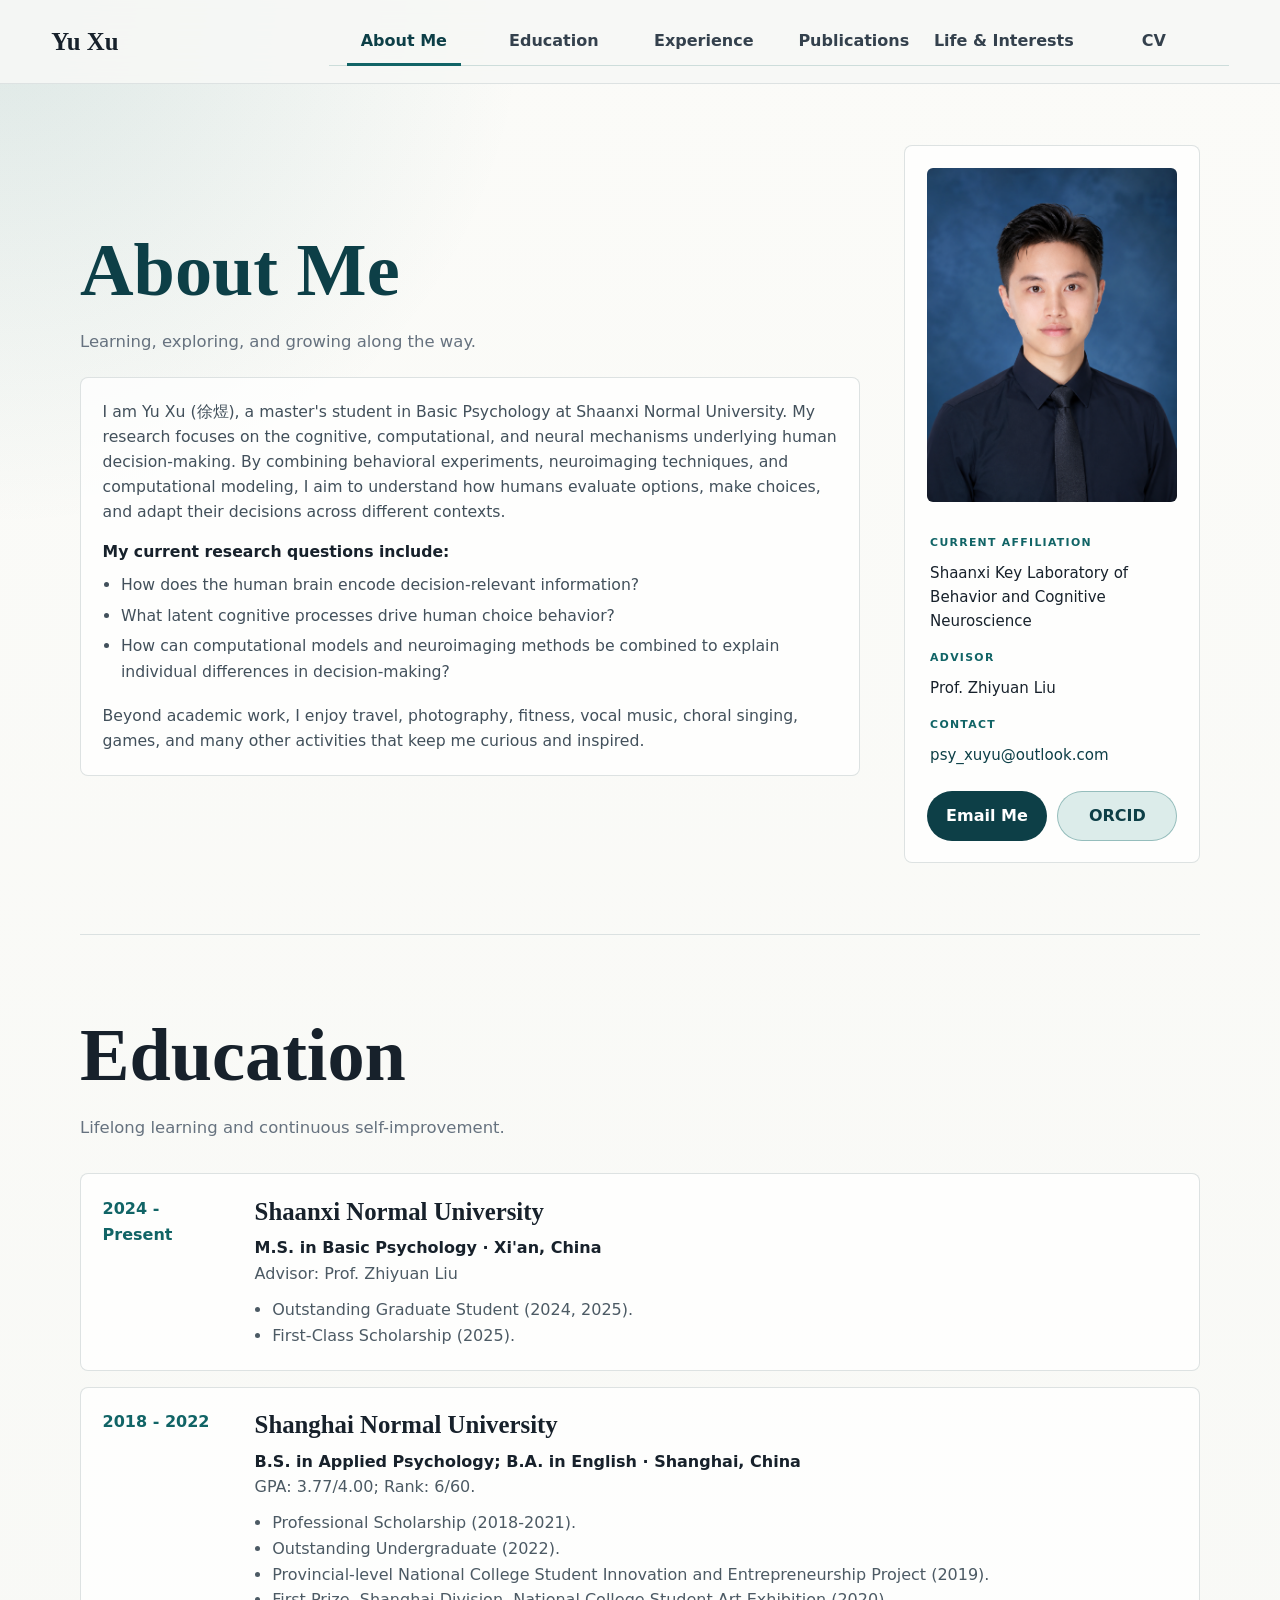
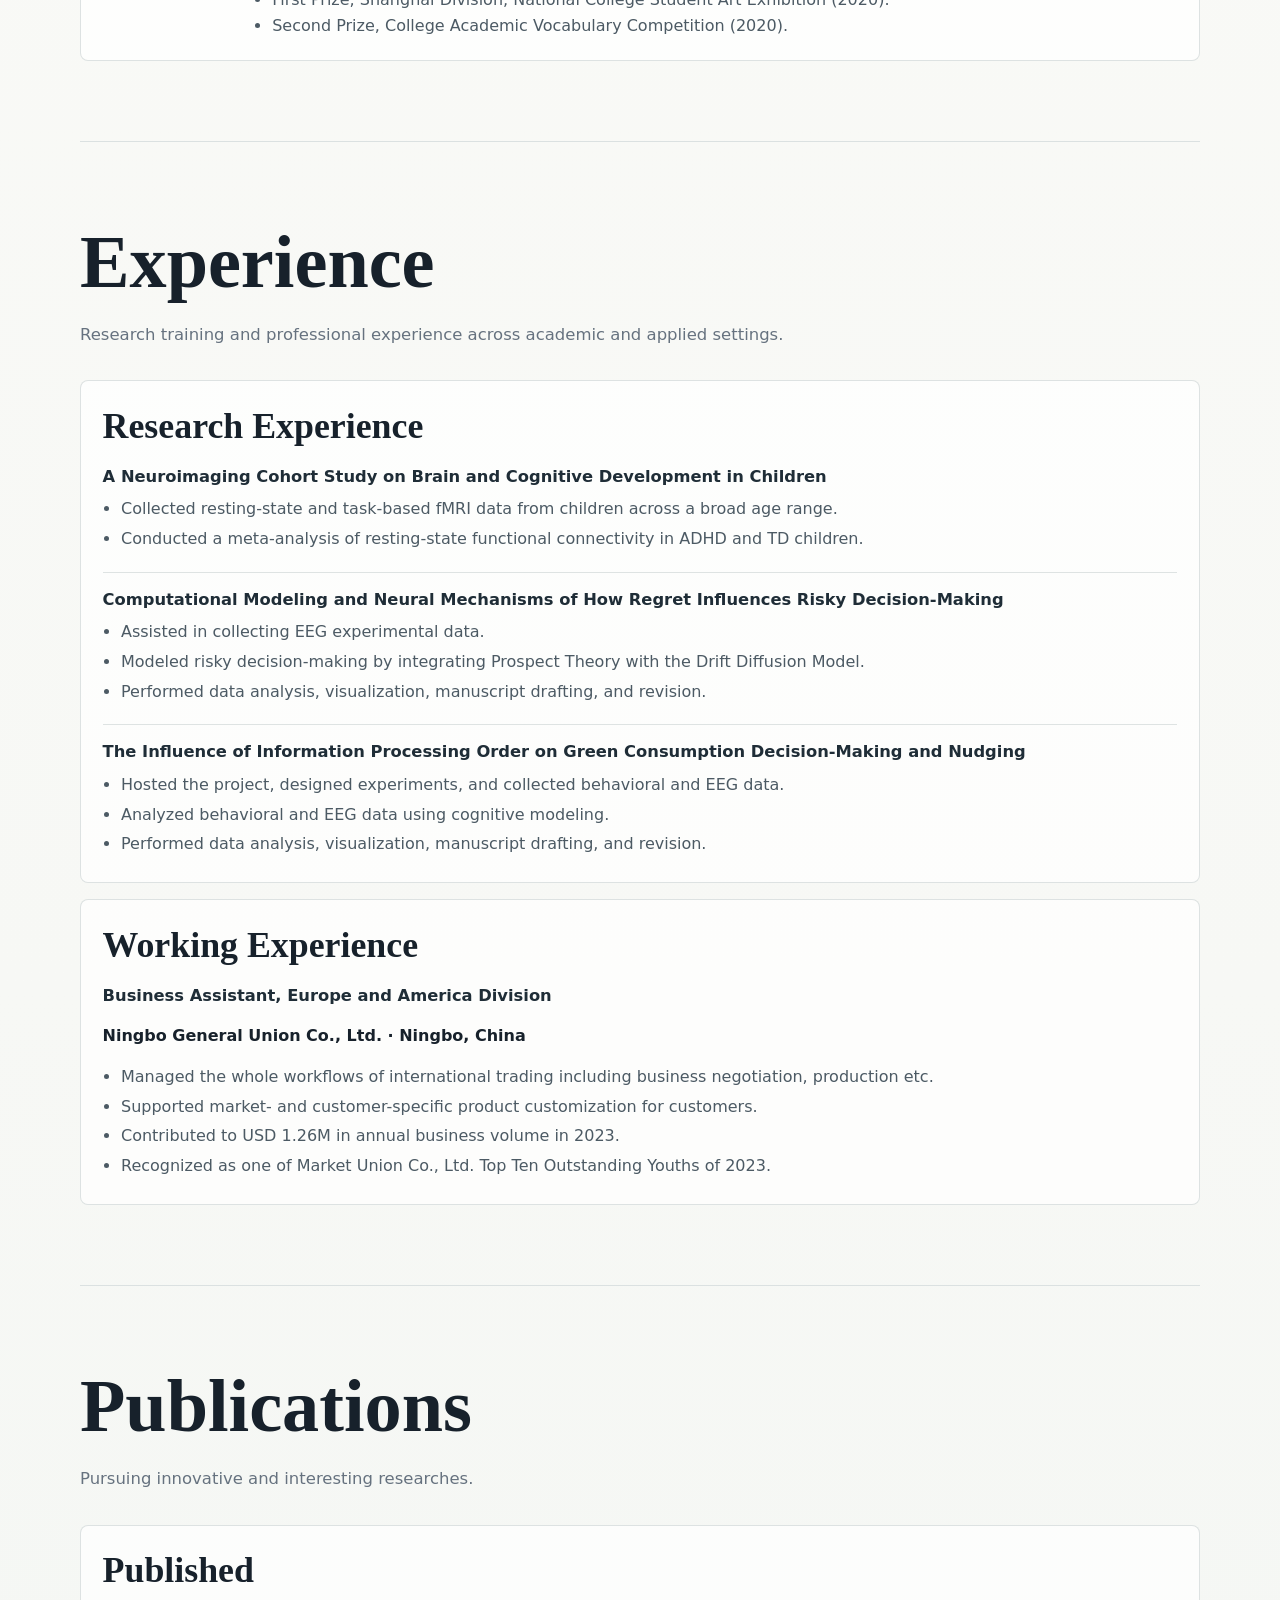
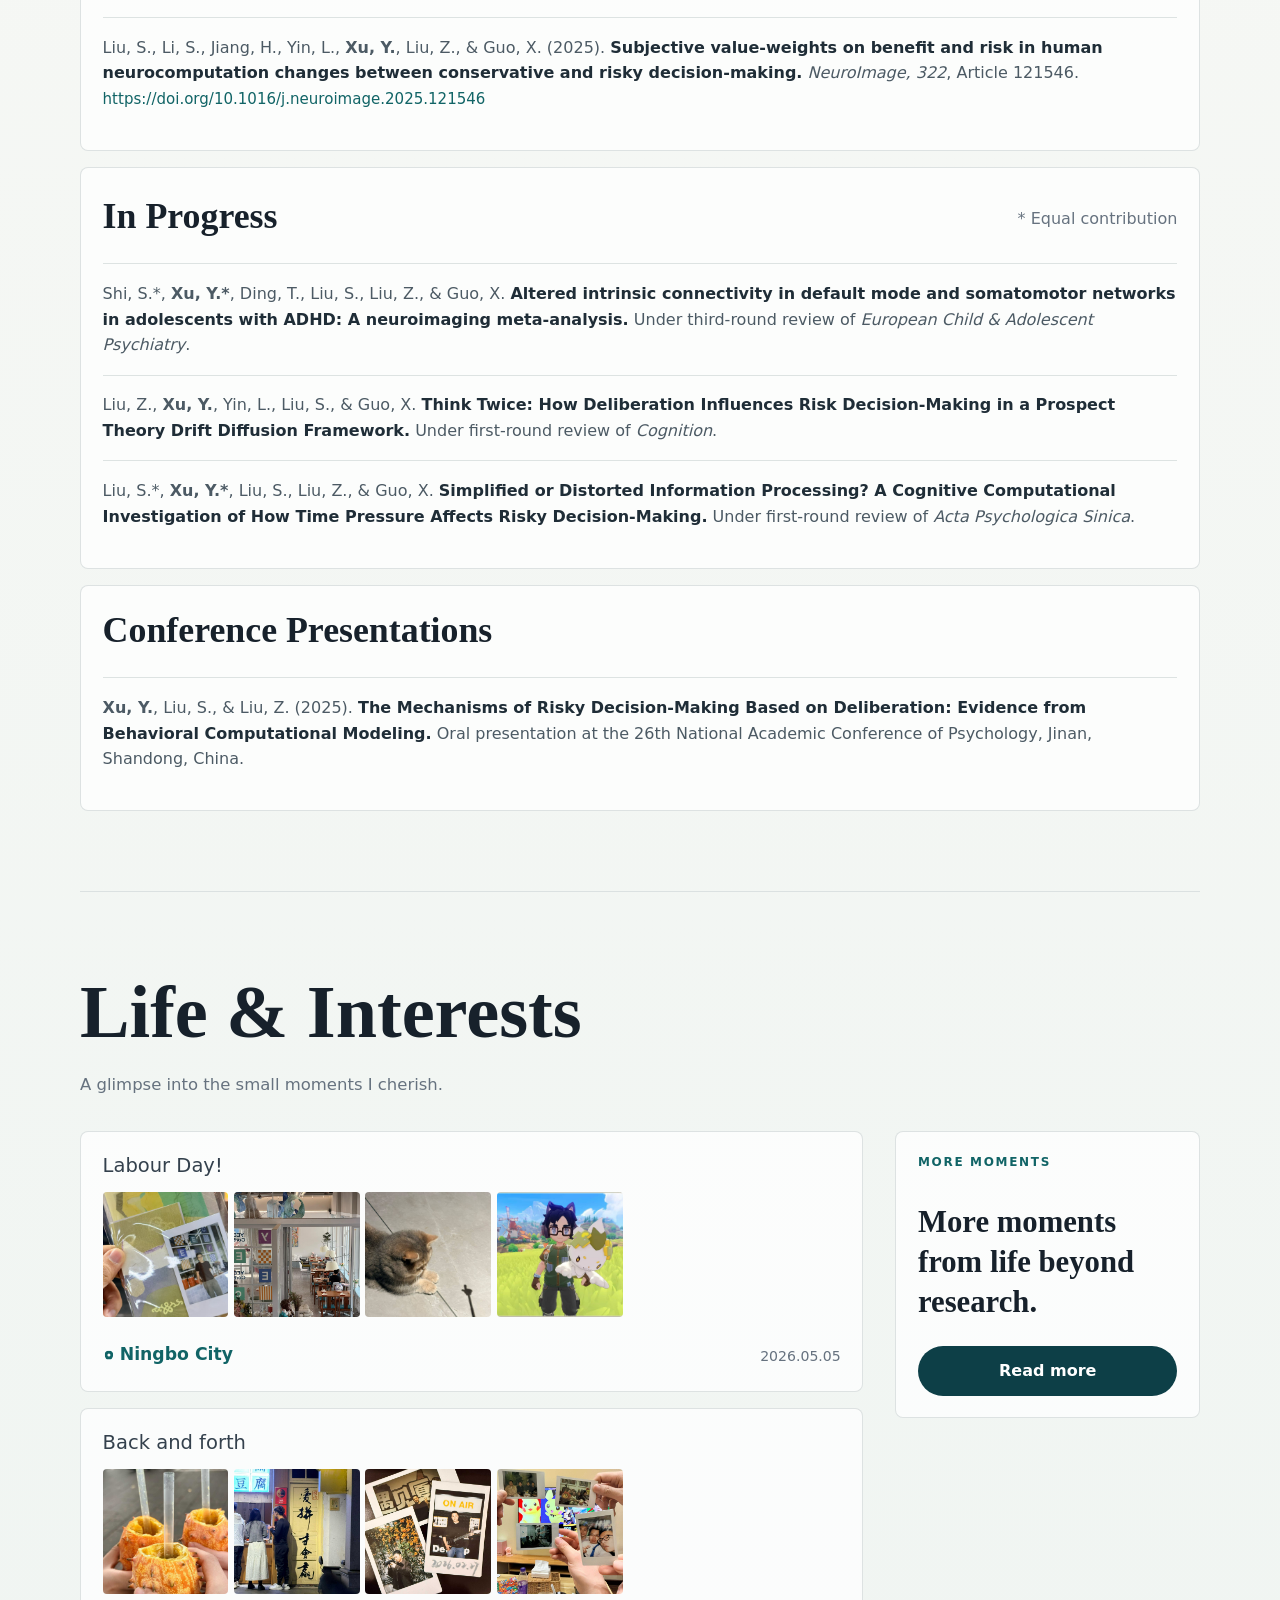
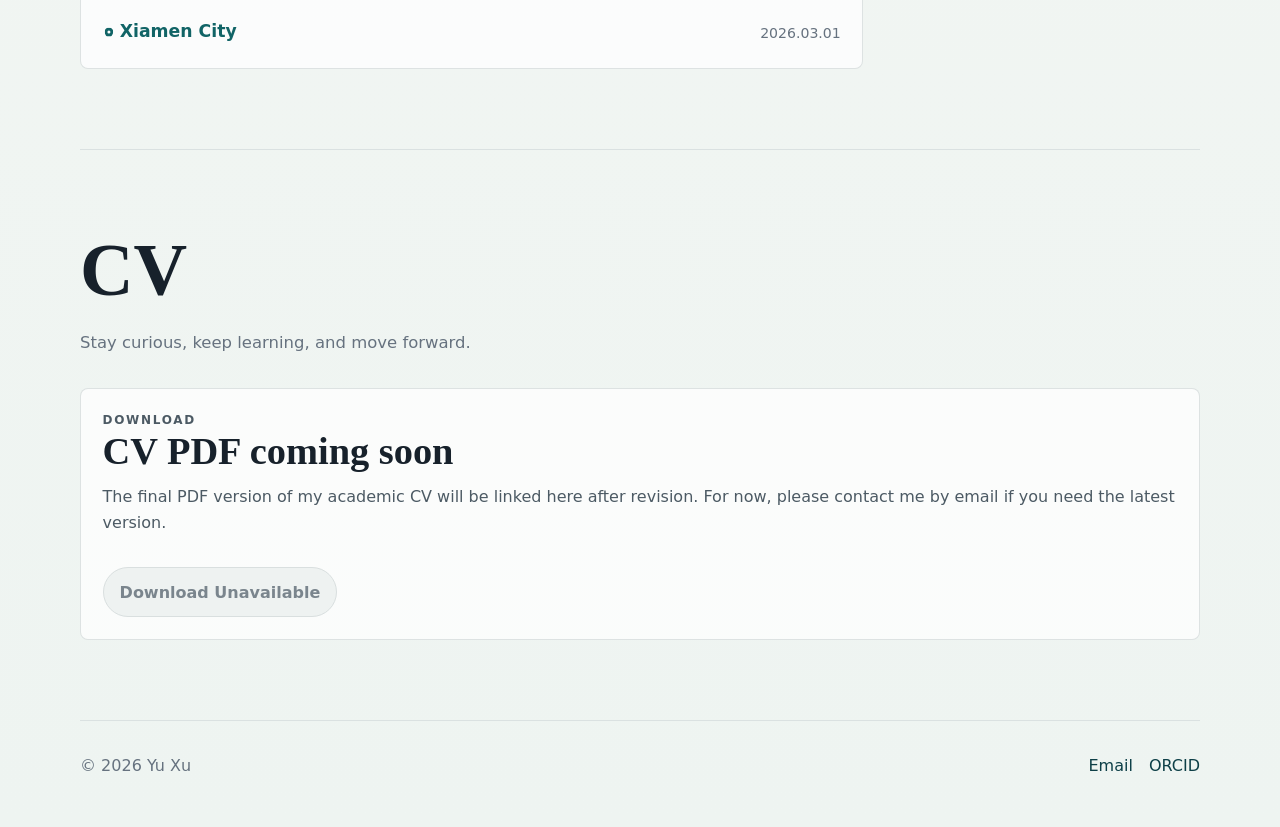
==== commit 1e94e14d: "Add files via upload" ====
--- a/index.html
+++ b/index.html
@@ -31,25 +31,21 @@
           <p class="intro">Learning, exploring, and growing along the way.</p>
           <div class="hero-about">
             <p>
-              Yu Xu (徐煜) is a master's student in Basic Psychology at Shaanxi Normal University. His research focuses on
+              I am Yu Xu (徐煜), a master's student in Basic Psychology at Shaanxi Normal University. My research focuses on
               the cognitive, computational, and neural mechanisms underlying human decision-making. By combining behavioral
-              experiments, neuroimaging techniques, and computational modeling, he aims to understand how humans evaluate
+              experiments, neuroimaging techniques, and computational modeling, I aim to understand how humans evaluate
               options, make choices, and adapt their decisions across different contexts.
             </p>
-            <p class="question-lead">His current research questions include:</p>
+            <p class="question-lead">My current research questions include:</p>
             <ul class="research-questions">
               <li>How does the human brain encode decision-relevant information?</li>
               <li>What latent cognitive processes drive human choice behavior?</li>
               <li>How can computational models and neuroimaging methods be combined to explain individual differences in decision-making?</li>
             </ul>
             <p>
-              Beyond academic work, he enjoys travel, photography, vocal music, choral singing, games, and many other
-              activities that keep him curious and inspired.
+              Beyond academic work, I enjoy travel, photography, fitness, vocal music, choral singing, games, and many other
+              activities that keep me curious and inspired.
             </p>
-          </div>
-          <div class="hero-actions">
-            <a class="button primary" href="mailto:psy_xuyu@outlook.com">Email Me</a>
-            <a class="button secondary" href="https://orcid.org/0009-0001-2274-7506" target="_blank" rel="noreferrer">ORCID</a>
           </div>
         </div>
 
@@ -63,6 +59,10 @@
             <p class="meta-label">Contact</p>
             <p><a href="mailto:psy_xuyu@outlook.com">psy_xuyu@outlook.com</a></p>
           </div>
+          <div class="profile-actions">
+            <a class="button primary" href="mailto:psy_xuyu@outlook.com">Email Me</a>
+            <a class="button secondary" href="https://orcid.org/0009-0001-2274-7506" target="_blank" rel="noreferrer">ORCID</a>
+          </div>
         </aside>
       </section>
 
@@ -139,10 +139,10 @@
             <h3>Working Experience</h3>
             <div class="experience-entry">
               <h4>Business Assistant, Europe and America Division</h4>
-              <p class="role">Market Union Co., Ltd. · Ningbo, China</p>
-              <ul>
-                <li>Managed workflows for international trading, including business negotiation and production coordination.</li>
-                <li>Supported market- and customer-specific product customization.</li>
+              <p class="role">Ningbo General Union Co., Ltd. · Ningbo, China</p>
+              <ul>
+                <li>Managed the whole workflows of international trading including business negotiation, production etc.</li>
+                <li>Supported market- and customer-specific product customization for customers.</li>
                 <li>Contributed to USD 1.26M in annual business volume in 2023.</li>
                 <li>Recognized as one of Market Union Co., Ltd. Top Ten Outstanding Youths of 2023.</li>
               </ul>
--- a/styles.css
+++ b/styles.css
@@ -348,15 +348,6 @@
   box-shadow: var(--shadow);
 }
 
-.profile-card::before {
-  position: absolute;
-  inset: 1rem auto auto 1rem;
-  width: 34%;
-  height: 0.25rem;
-  background: var(--warm);
-  content: "";
-}
-
 .portrait-placeholder {
   display: block;
   width: 100%;
@@ -372,6 +363,17 @@
 
 .profile-meta p {
   margin: 0 0 0.6rem;
+}
+
+.profile-actions {
+  display: flex;
+  flex-wrap: wrap;
+  gap: 0.65rem;
+  padding-top: 0.8rem;
+}
+
+.profile-actions .button {
+  flex: 1 1 7rem;
 }
 
 .meta-label {
@@ -561,7 +563,7 @@
 .timeline.compact h3 {
   color: var(--ink);
   font-family: Georgia, "Times New Roman", serif;
-  font-size: clamp(1.4rem, 2.5vw, 2rem);
+  font-size: clamp(1.18rem, 2vw, 1.55rem);
 }
 
 .timeline.large .timeline-item {
@@ -1082,6 +1084,11 @@
     aspect-ratio: 3 / 4;
   }
 
+  .profile-actions {
+    grid-column: 1 / -1;
+    padding-top: 0;
+  }
+
   .cv-sidebar {
     position: static;
   }
@@ -1188,10 +1195,6 @@
     padding: 0.75rem;
   }
 
-  .profile-card::before {
-    width: 4rem;
-  }
-
   .profile-meta {
     padding-top: 0;
     font-size: 0.88rem;
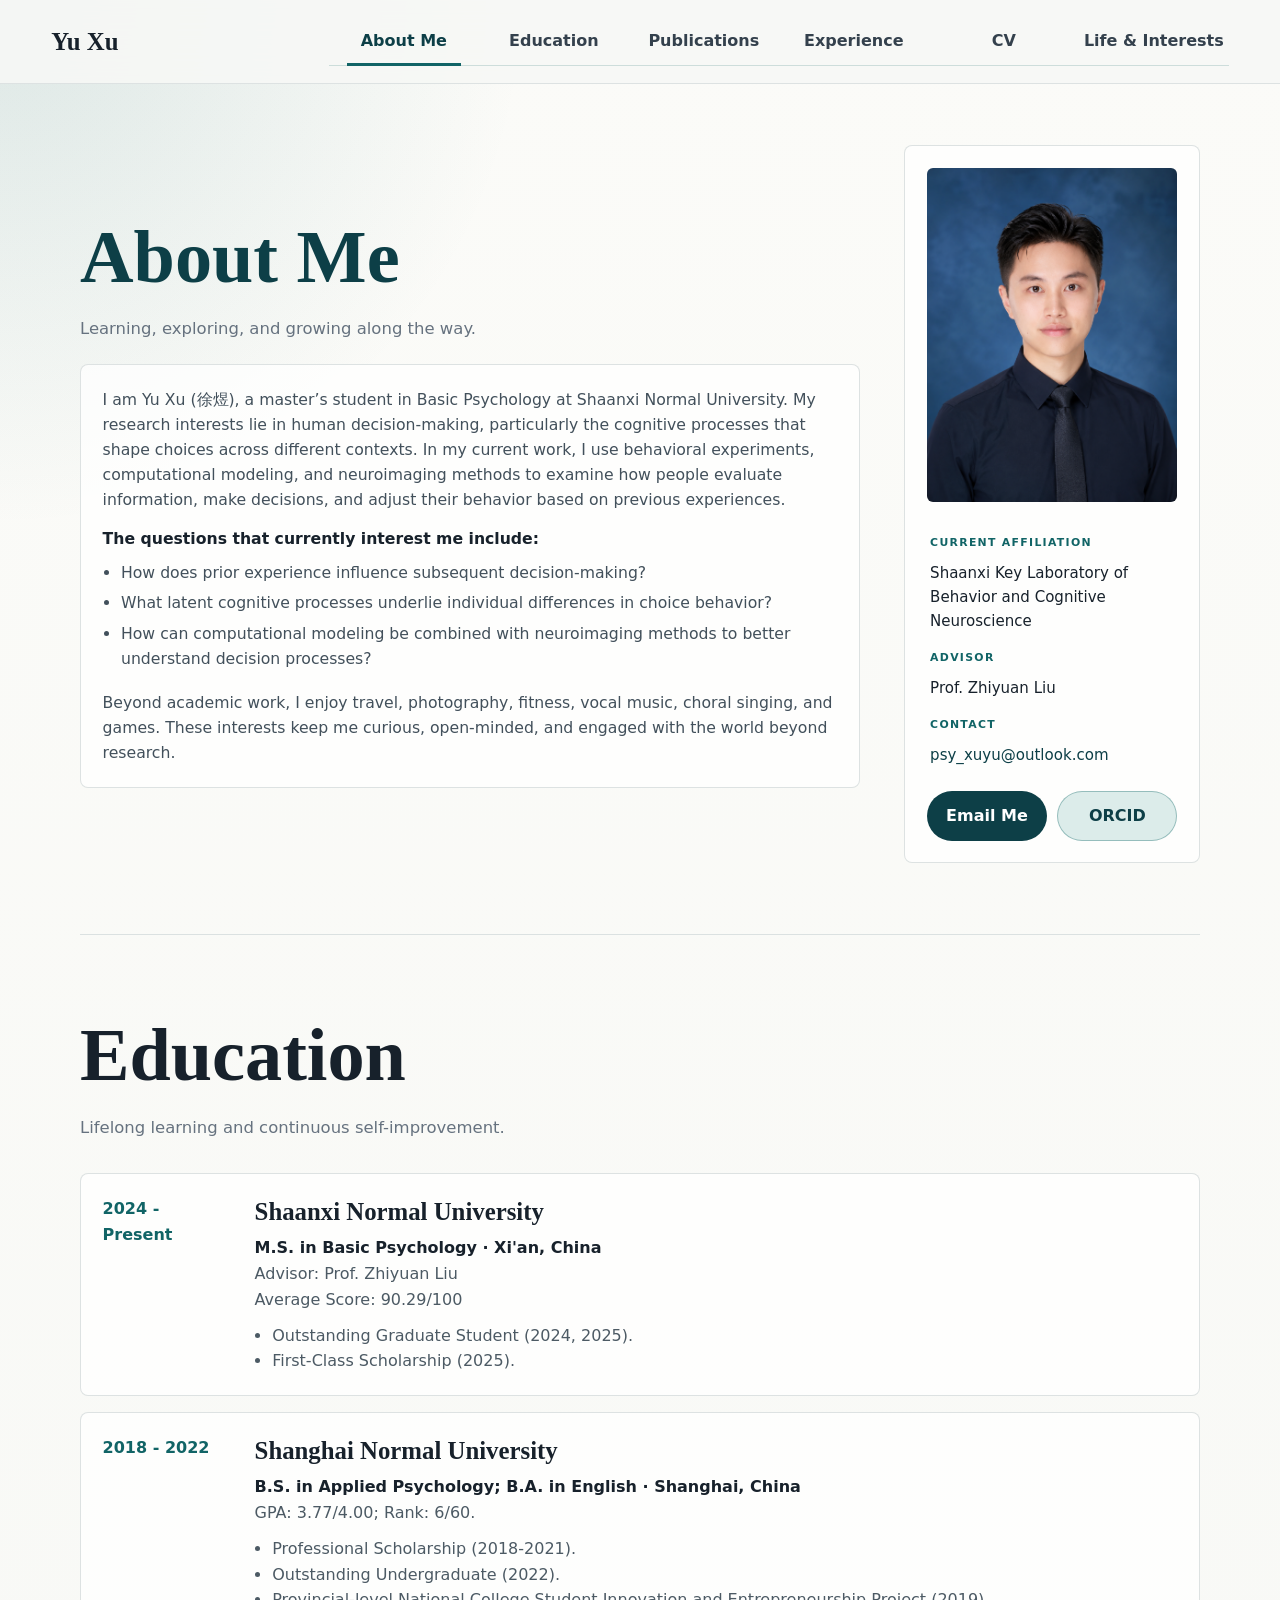
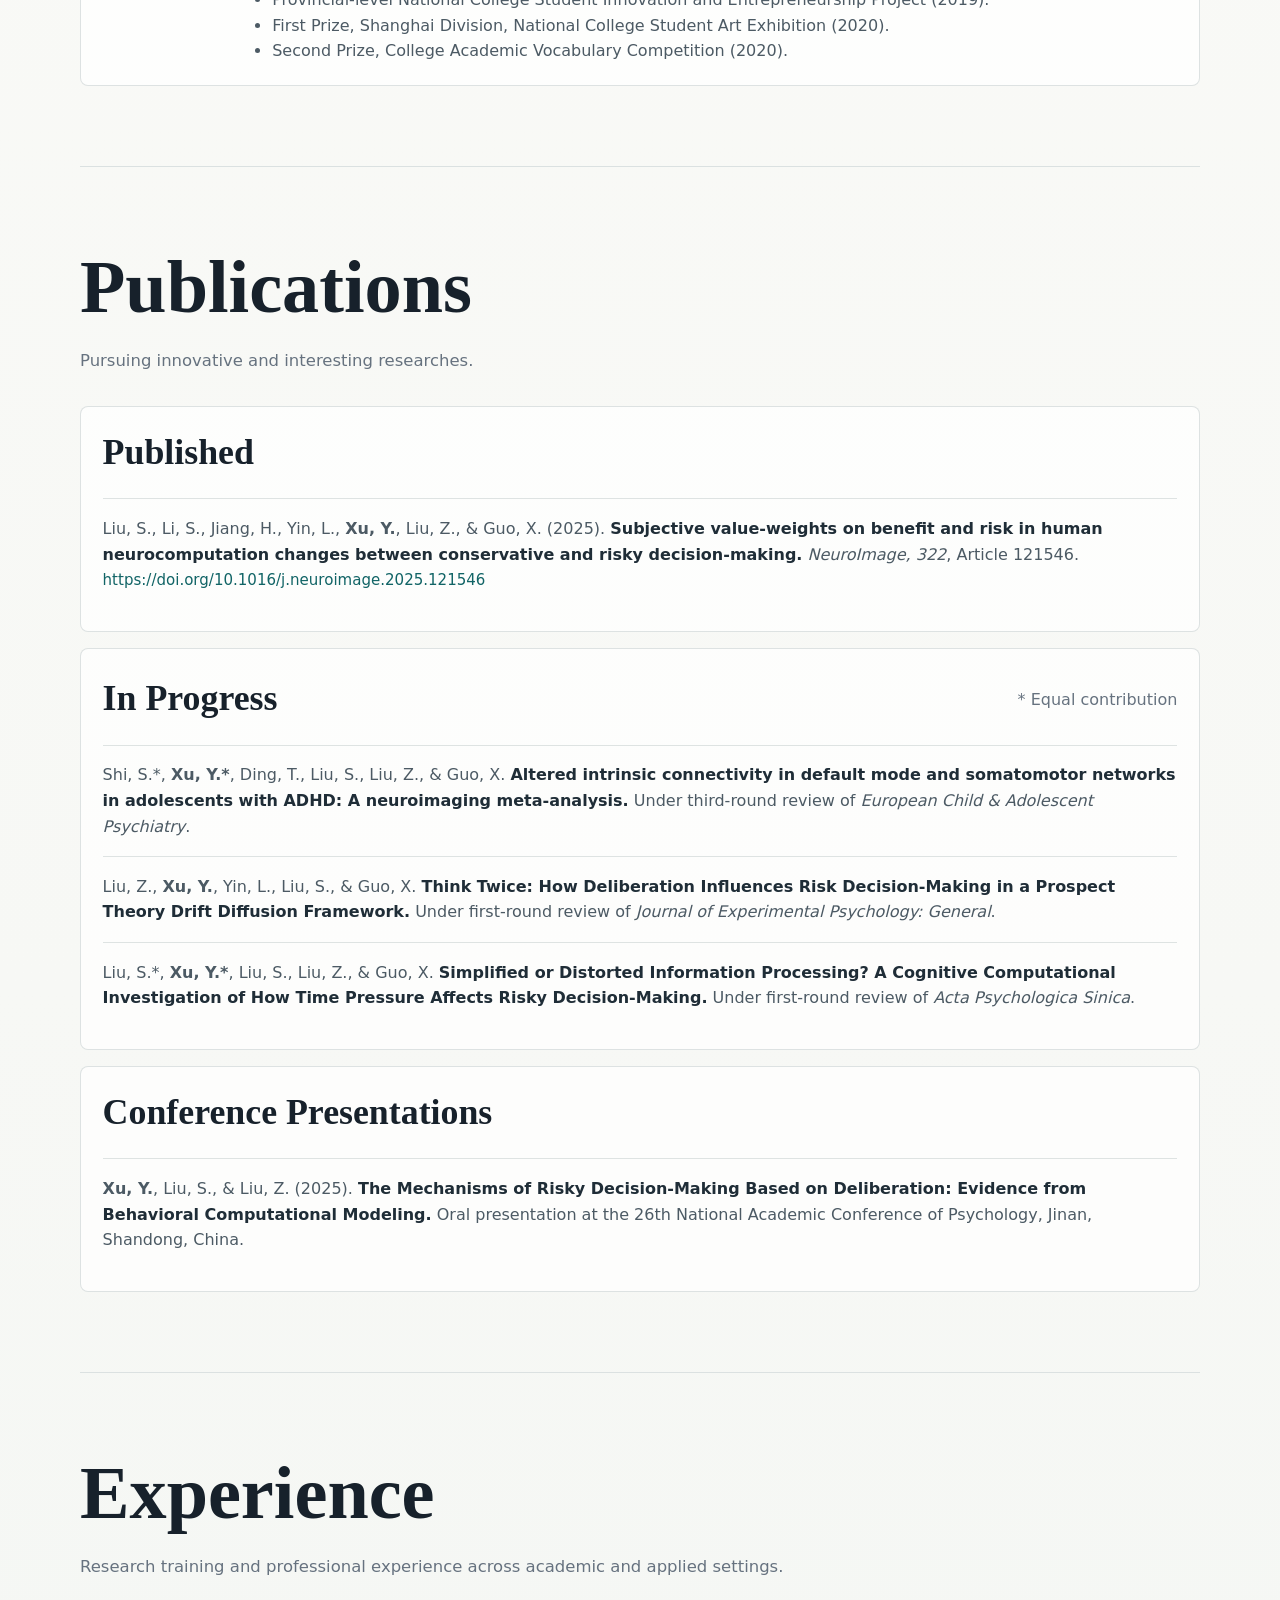
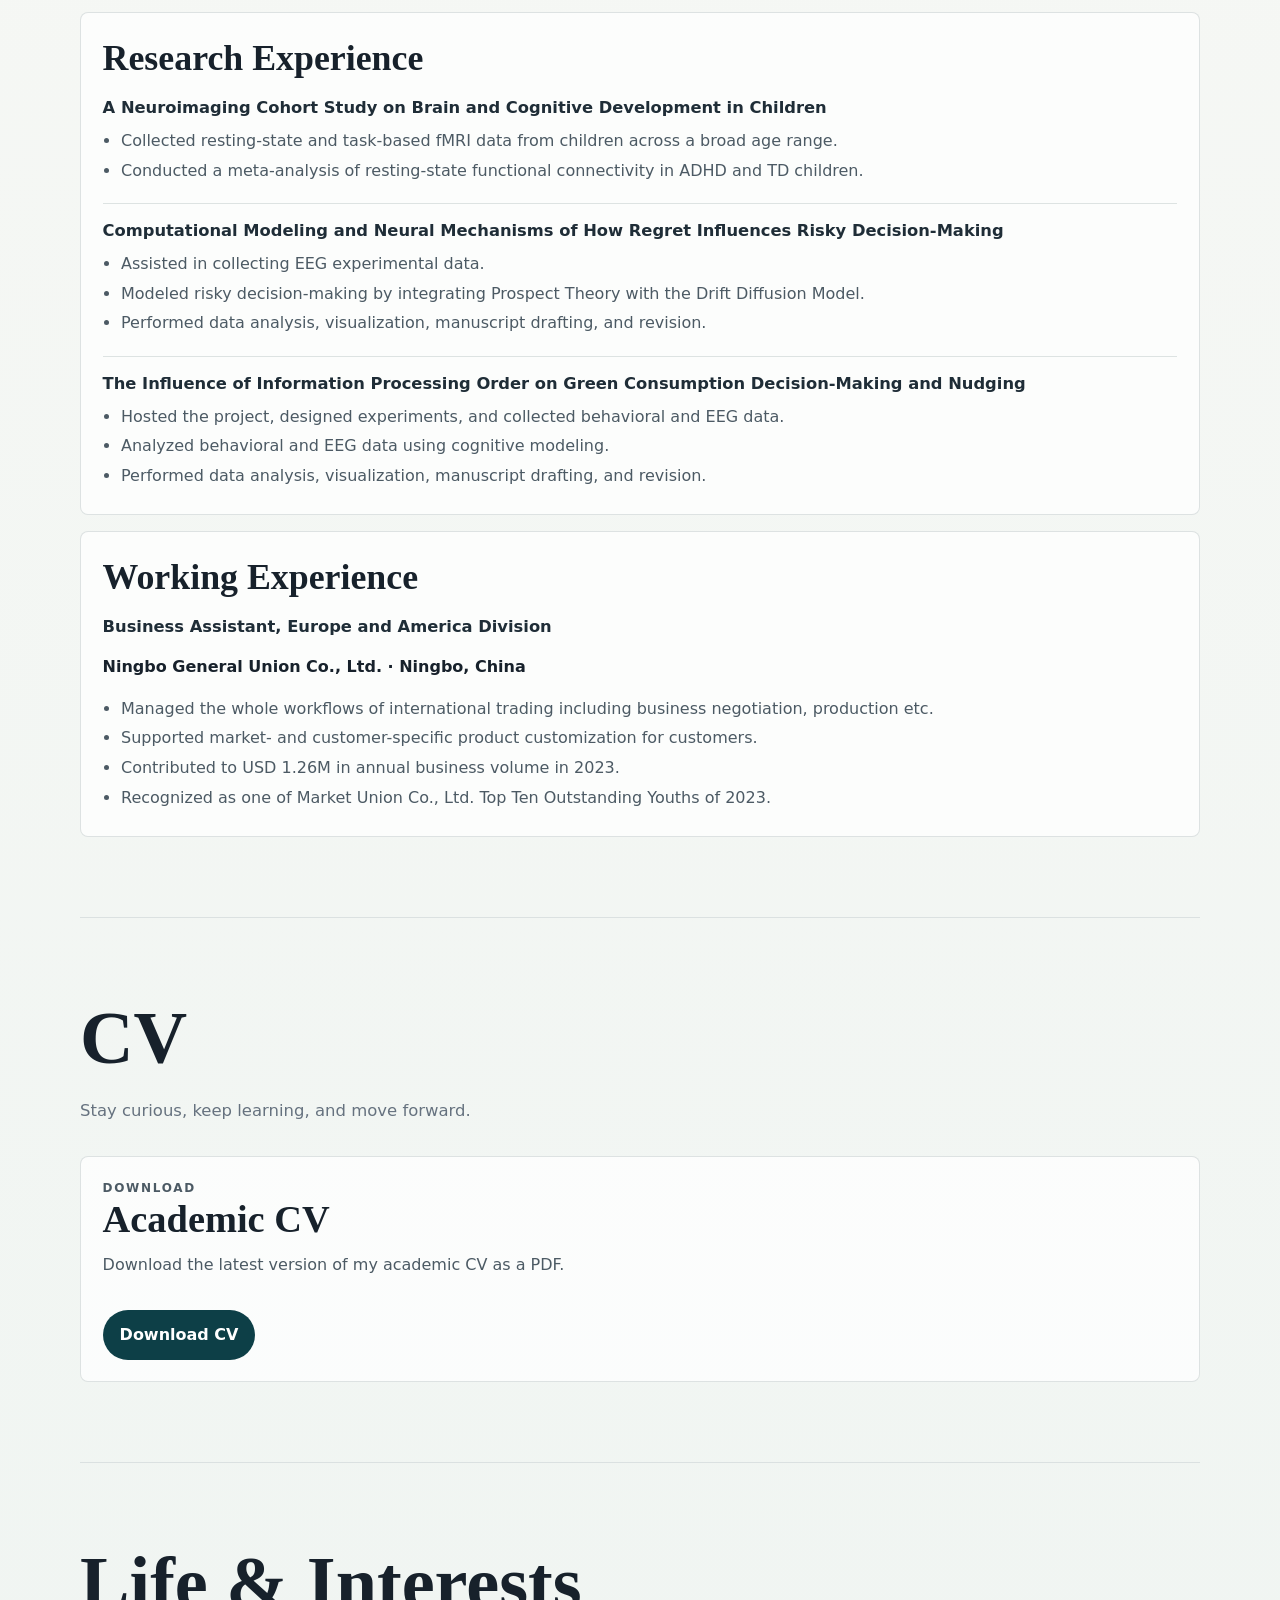
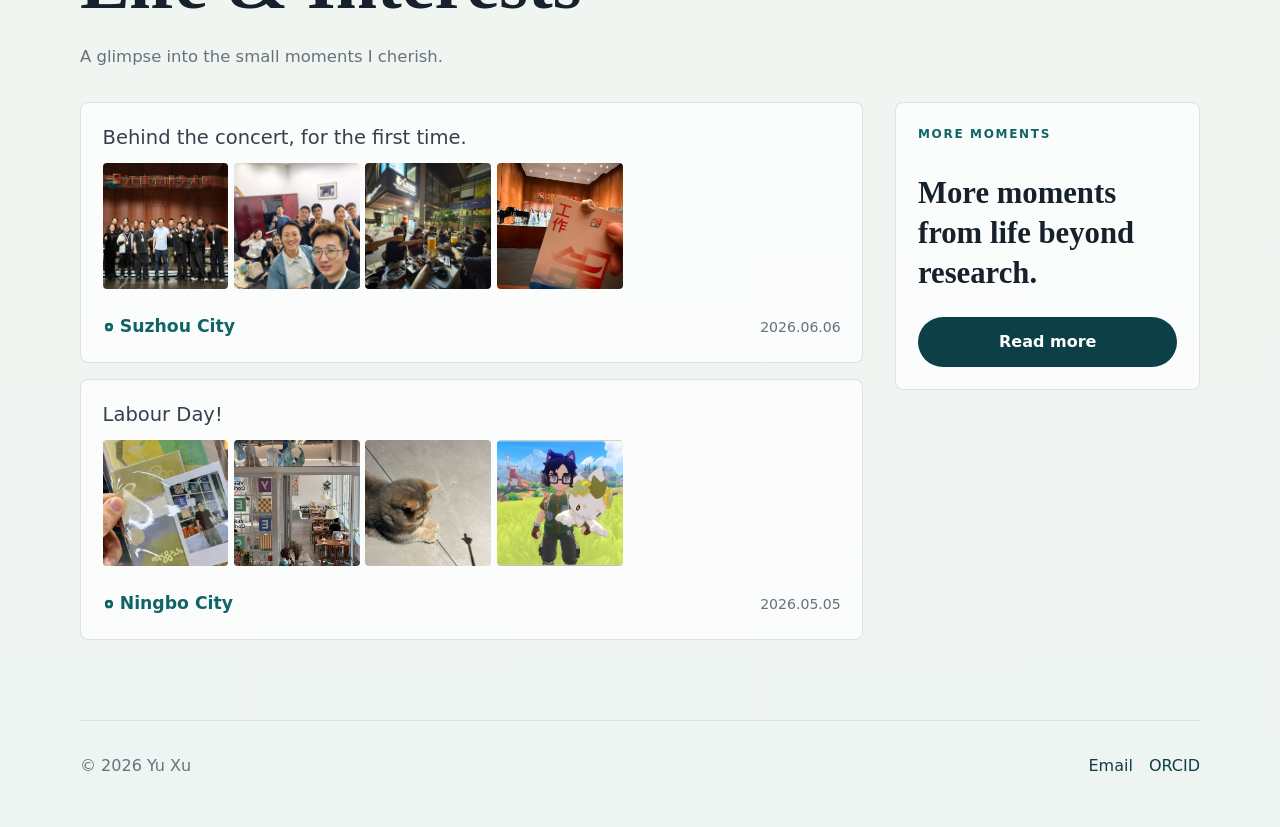
==== commit b077d954: "Add files via upload" ====
--- a/index.html
+++ b/index.html
@@ -17,10 +17,10 @@
       <nav class="nav" aria-label="Primary navigation">
         <a class="active" href="#about">About Me</a>
         <a href="#education">Education</a>
+        <a href="#publications">Publications</a>
         <a href="#experience">Experience</a>
-        <a href="#publications">Publications</a>
+        <a href="#cv">CV</a>
         <a href="#life">Life &amp; Interests</a>
-        <a href="#cv">CV</a>
       </nav>
     </header>
 
@@ -31,20 +31,21 @@
           <p class="intro">Learning, exploring, and growing along the way.</p>
           <div class="hero-about">
             <p>
-              I am Yu Xu (徐煜), a master's student in Basic Psychology at Shaanxi Normal University. My research focuses on
-              the cognitive, computational, and neural mechanisms underlying human decision-making. By combining behavioral
-              experiments, neuroimaging techniques, and computational modeling, I aim to understand how humans evaluate
-              options, make choices, and adapt their decisions across different contexts.
+              I am Yu Xu (徐煜), a master’s student in Basic Psychology at Shaanxi Normal University. My research interests
+              lie in human decision-making, particularly the cognitive processes that shape choices across different
+              contexts. In my current work, I use behavioral experiments, computational modeling, and neuroimaging methods
+              to examine how people evaluate information, make decisions, and adjust their behavior based on previous
+              experiences.
             </p>
-            <p class="question-lead">My current research questions include:</p>
+            <p class="question-lead">The questions that currently interest me include:</p>
             <ul class="research-questions">
-              <li>How does the human brain encode decision-relevant information?</li>
-              <li>What latent cognitive processes drive human choice behavior?</li>
-              <li>How can computational models and neuroimaging methods be combined to explain individual differences in decision-making?</li>
+              <li>How does prior experience influence subsequent decision-making?</li>
+              <li>What latent cognitive processes underlie individual differences in choice behavior?</li>
+              <li>How can computational modeling be combined with neuroimaging methods to better understand decision processes?</li>
             </ul>
             <p>
-              Beyond academic work, I enjoy travel, photography, fitness, vocal music, choral singing, games, and many other
-              activities that keep me curious and inspired.
+              Beyond academic work, I enjoy travel, photography, fitness, vocal music, choral singing, and games. These
+              interests keep me curious, open-minded, and engaged with the world beyond research.
             </p>
           </div>
         </div>
@@ -78,6 +79,7 @@
               <h3>Shaanxi Normal University</h3>
               <p class="role">M.S. in Basic Psychology · Xi'an, China</p>
               <p>Advisor: Prof. Zhiyuan Liu</p>
+              <p>Average Score: 90.29/100</p>
               <ul>
                 <li>Outstanding Graduate Student (2024, 2025).</li>
                 <li>First-Class Scholarship (2025).</li>
@@ -101,6 +103,29 @@
           </article>
         </div>
       </section>
+
+      <section id="publications" class="home-section page-shell snap-section">
+        <div class="section-heading">
+          <h2>Publications</h2>
+          <p class="intro">Pursuing innovative and interesting researches.</p>
+        </div>
+        <div class="publication-group first">
+          <div class="group-heading"><h3>Published</h3></div>
+          <article class="publication">
+            <p>Liu, S., Li, S., Jiang, H., Yin, L., <strong>Xu, Y.</strong>, Liu, Z., &amp; Guo, X. (2025). <span class="paper-title">Subjective value-weights on benefit and risk in human neurocomputation changes between conservative and risky decision-making.</span> <em>NeuroImage, 322</em>, Article 121546. <a href="https://doi.org/10.1016/j.neuroimage.2025.121546" target="_blank" rel="noreferrer">https://doi.org/10.1016/j.neuroimage.2025.121546</a></p>
+          </article>
+        </div>
+        <div class="publication-group">
+          <div class="group-heading"><h3>In Progress</h3><p>* Equal contribution</p></div>
+          <article class="publication"><p>Shi, S.*, <strong>Xu, Y.*</strong>, Ding, T., Liu, S., Liu, Z., &amp; Guo, X. <span class="paper-title">Altered intrinsic connectivity in default mode and somatomotor networks in adolescents with ADHD: A neuroimaging meta-analysis.</span> Under third-round review of <em>European Child &amp; Adolescent Psychiatry</em>.</p></article>
+          <article class="publication"><p>Liu, Z., <strong>Xu, Y.</strong>, Yin, L., Liu, S., &amp; Guo, X. <span class="paper-title">Think Twice: How Deliberation Influences Risk Decision-Making in a Prospect Theory Drift Diffusion Framework.</span> Under first-round review of <em>Journal of Experimental Psychology: General</em>.</p></article>
+          <article class="publication"><p>Liu, S.*, <strong>Xu, Y.*</strong>, Liu, S., Liu, Z., &amp; Guo, X. <span class="paper-title">Simplified or Distorted Information Processing? A Cognitive Computational Investigation of How Time Pressure Affects Risky Decision-Making.</span> Under first-round review of <em>Acta Psychologica Sinica</em>.</p></article>
+        </div>
+        <div class="publication-group">
+          <div class="group-heading"><h3>Conference Presentations</h3></div>
+          <article class="publication"><p><strong>Xu, Y.</strong>, Liu, S., &amp; Liu, Z. (2025). <span class="paper-title">The Mechanisms of Risky Decision-Making Based on Deliberation: Evidence from Behavioral Computational Modeling.</span> Oral presentation at the 26th National Academic Conference of Psychology, Jinan, Shandong, China.</p></article>
+        </div>
+      </section>
 
       <section id="experience" class="home-section page-shell snap-section">
         <div class="section-heading">
@@ -151,29 +176,24 @@
         </div>
       </section>
 
-      <section id="publications" class="home-section page-shell snap-section">
-        <div class="section-heading">
-          <h2>Publications</h2>
-          <p class="intro">Pursuing innovative and interesting researches.</p>
-        </div>
-        <div class="publication-group first">
-          <div class="group-heading"><h3>Published</h3></div>
-          <article class="publication">
-            <p>Liu, S., Li, S., Jiang, H., Yin, L., <strong>Xu, Y.</strong>, Liu, Z., &amp; Guo, X. (2025). <span class="paper-title">Subjective value-weights on benefit and risk in human neurocomputation changes between conservative and risky decision-making.</span> <em>NeuroImage, 322</em>, Article 121546. <a href="https://doi.org/10.1016/j.neuroimage.2025.121546" target="_blank" rel="noreferrer">https://doi.org/10.1016/j.neuroimage.2025.121546</a></p>
-          </article>
-        </div>
-        <div class="publication-group">
-          <div class="group-heading"><h3>In Progress</h3><p>* Equal contribution</p></div>
-          <article class="publication"><p>Shi, S.*, <strong>Xu, Y.*</strong>, Ding, T., Liu, S., Liu, Z., &amp; Guo, X. <span class="paper-title">Altered intrinsic connectivity in default mode and somatomotor networks in adolescents with ADHD: A neuroimaging meta-analysis.</span> Under third-round review of <em>European Child &amp; Adolescent Psychiatry</em>.</p></article>
-          <article class="publication"><p>Liu, Z., <strong>Xu, Y.</strong>, Yin, L., Liu, S., &amp; Guo, X. <span class="paper-title">Think Twice: How Deliberation Influences Risk Decision-Making in a Prospect Theory Drift Diffusion Framework.</span> Under first-round review of <em>Cognition</em>.</p></article>
-          <article class="publication"><p>Liu, S.*, <strong>Xu, Y.*</strong>, Liu, S., Liu, Z., &amp; Guo, X. <span class="paper-title">Simplified or Distorted Information Processing? A Cognitive Computational Investigation of How Time Pressure Affects Risky Decision-Making.</span> Under first-round review of <em>Acta Psychologica Sinica</em>.</p></article>
-        </div>
-        <div class="publication-group">
-          <div class="group-heading"><h3>Conference Presentations</h3></div>
-          <article class="publication"><p><strong>Xu, Y.</strong>, Liu, S., &amp; Liu, Z. (2025). <span class="paper-title">The Mechanisms of Risky Decision-Making Based on Deliberation: Evidence from Behavioral Computational Modeling.</span> Oral presentation at the 26th National Academic Conference of Psychology, Jinan, Shandong, China.</p></article>
-        </div>
-      </section>
-
+
+      <section id="cv" class="home-section page-shell snap-section">
+        <div class="section-heading">
+          <h2>CV</h2>
+          <p class="intro">Stay curious, keep learning, and move forward.</p>
+        </div>
+        <section class="download-panel home-download">
+          <p class="section-kicker">Download</p>
+          <h3>Academic CV</h3>
+          <p>
+            Download the latest version of my academic CV as a PDF.
+          </p>
+          <div class="hero-actions">
+            <a class="button primary" href="assets/Xu_Yu_CV.pdf" download>Download CV</a>
+          </div>
+        </section>
+      </section>
+
       <section id="life" class="home-section page-shell snap-section">
         <div class="section-heading">
           <h2>Life &amp; Interests</h2>
@@ -189,23 +209,6 @@
         </div>
       </section>
 
-      <section id="cv" class="home-section page-shell snap-section">
-        <div class="section-heading">
-          <h2>CV</h2>
-          <p class="intro">Stay curious, keep learning, and move forward.</p>
-        </div>
-        <section class="download-panel home-download">
-          <p class="section-kicker">Download</p>
-          <h3>CV PDF coming soon</h3>
-          <p>
-            The final PDF version of my academic CV will be linked here after revision.
-            For now, please contact me by email if you need the latest version.
-          </p>
-          <div class="hero-actions">
-            <a class="button disabled" aria-disabled="true">Download Unavailable</a>
-          </div>
-        </section>
-      </section>
     </main>
 
     <div class="lightbox" aria-hidden="true">
--- a/styles.css
+++ b/styles.css
@@ -25,12 +25,10 @@
 
 html.page-ready body {
   opacity: 1;
-  transform: translateY(0);
 }
 
 main {
   opacity: 1;
-  transform: translateY(0);
 }
 
 main.content-leaving {
@@ -885,23 +883,28 @@
 
 .lightbox {
   position: fixed;
-  inset: 0;
+  top: 0;
+  left: 0;
   z-index: 100;
   display: none;
-  align-items: center;
-  justify-content: center;
+  width: 100vw;
+  height: 100vh;
+  height: 100dvh;
+  place-items: center;
   padding: 2rem;
   background: rgba(8, 17, 24, 0.82);
   cursor: zoom-out;
 }
 
 .lightbox.open {
-  display: flex;
+  display: grid;
 }
 
 .lightbox img {
+  display: block;
   max-width: min(92vw, 1100px);
   max-height: 86vh;
+  max-height: 86dvh;
   border-radius: 6px;
   box-shadow: 0 24px 70px rgba(0, 0, 0, 0.35);
   object-fit: contain;
@@ -1148,6 +1151,16 @@
     font-size: 0.86rem;
   }
 
+  .lightbox {
+    padding: 1rem;
+  }
+
+  .lightbox img {
+    max-width: 94vw;
+    max-height: 84vh;
+    max-height: 84dvh;
+  }
+
   h1 {
     font-size: 3.3rem;
   }
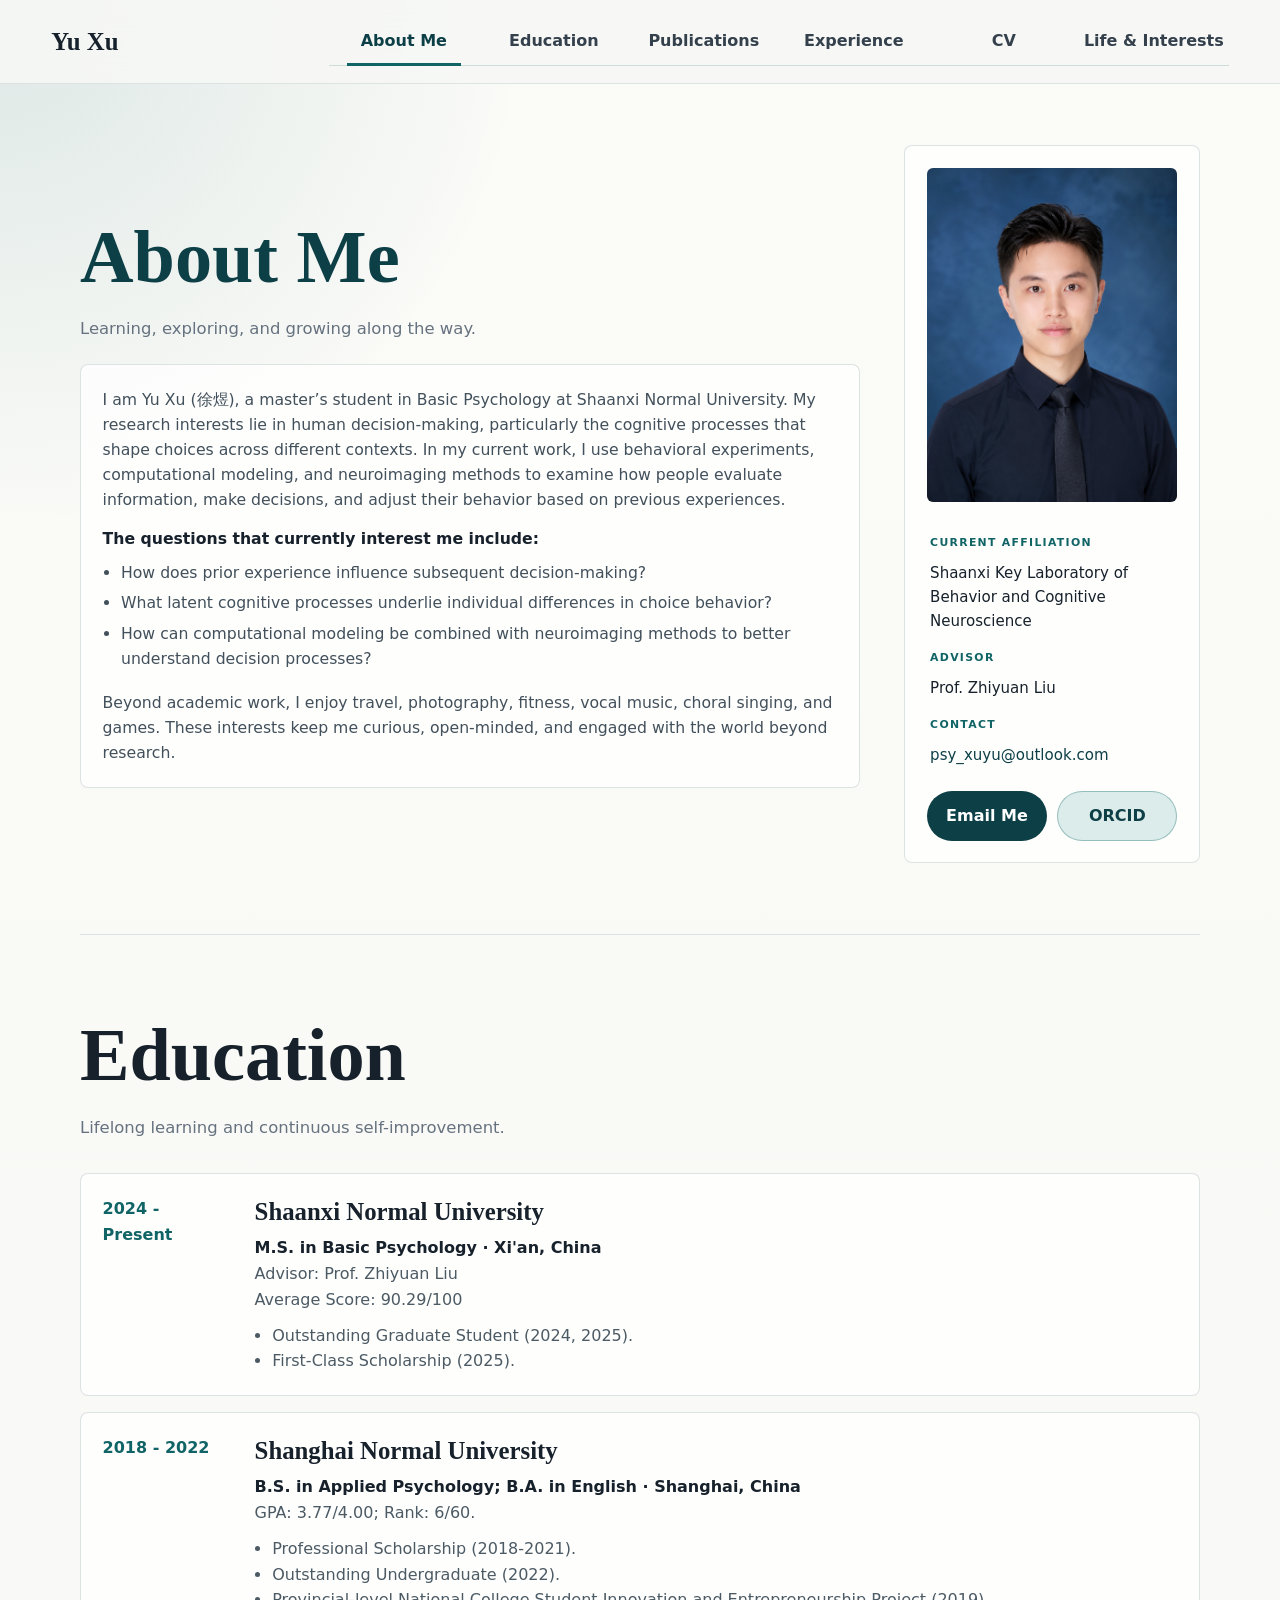
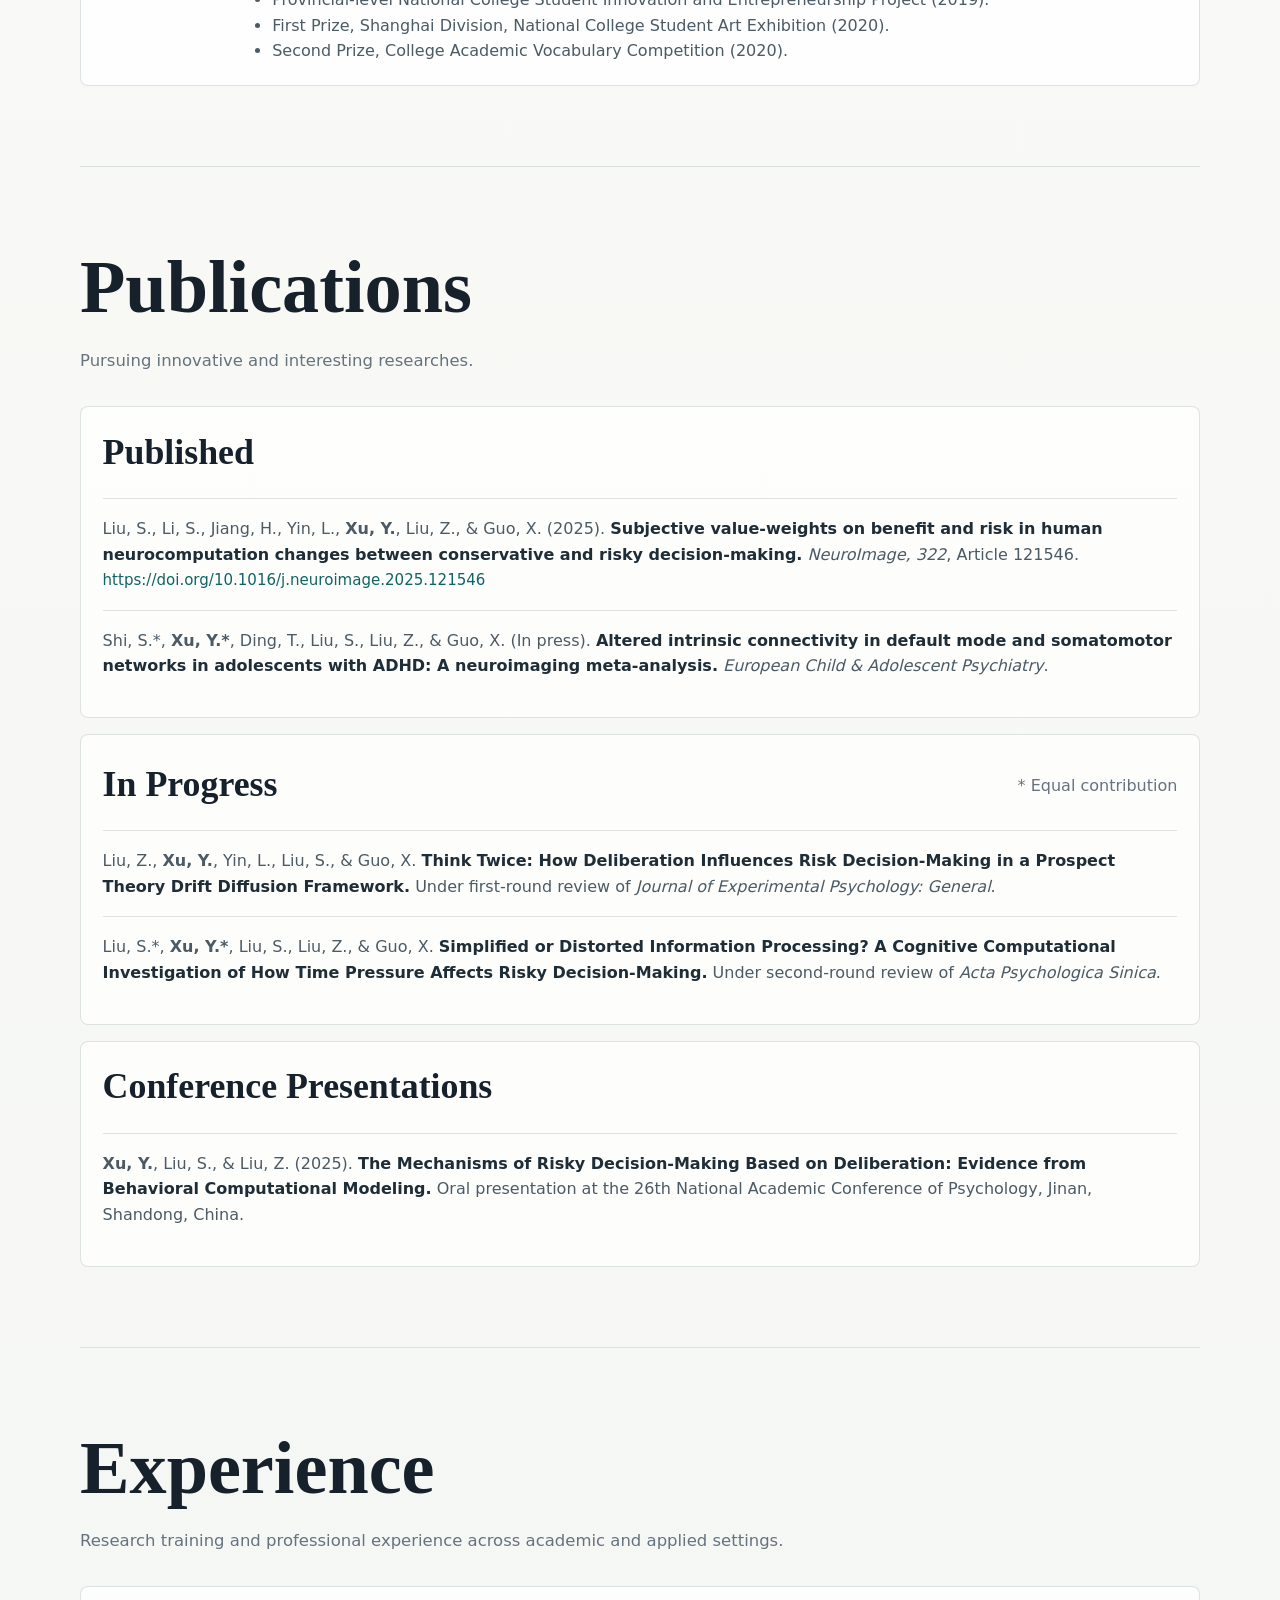
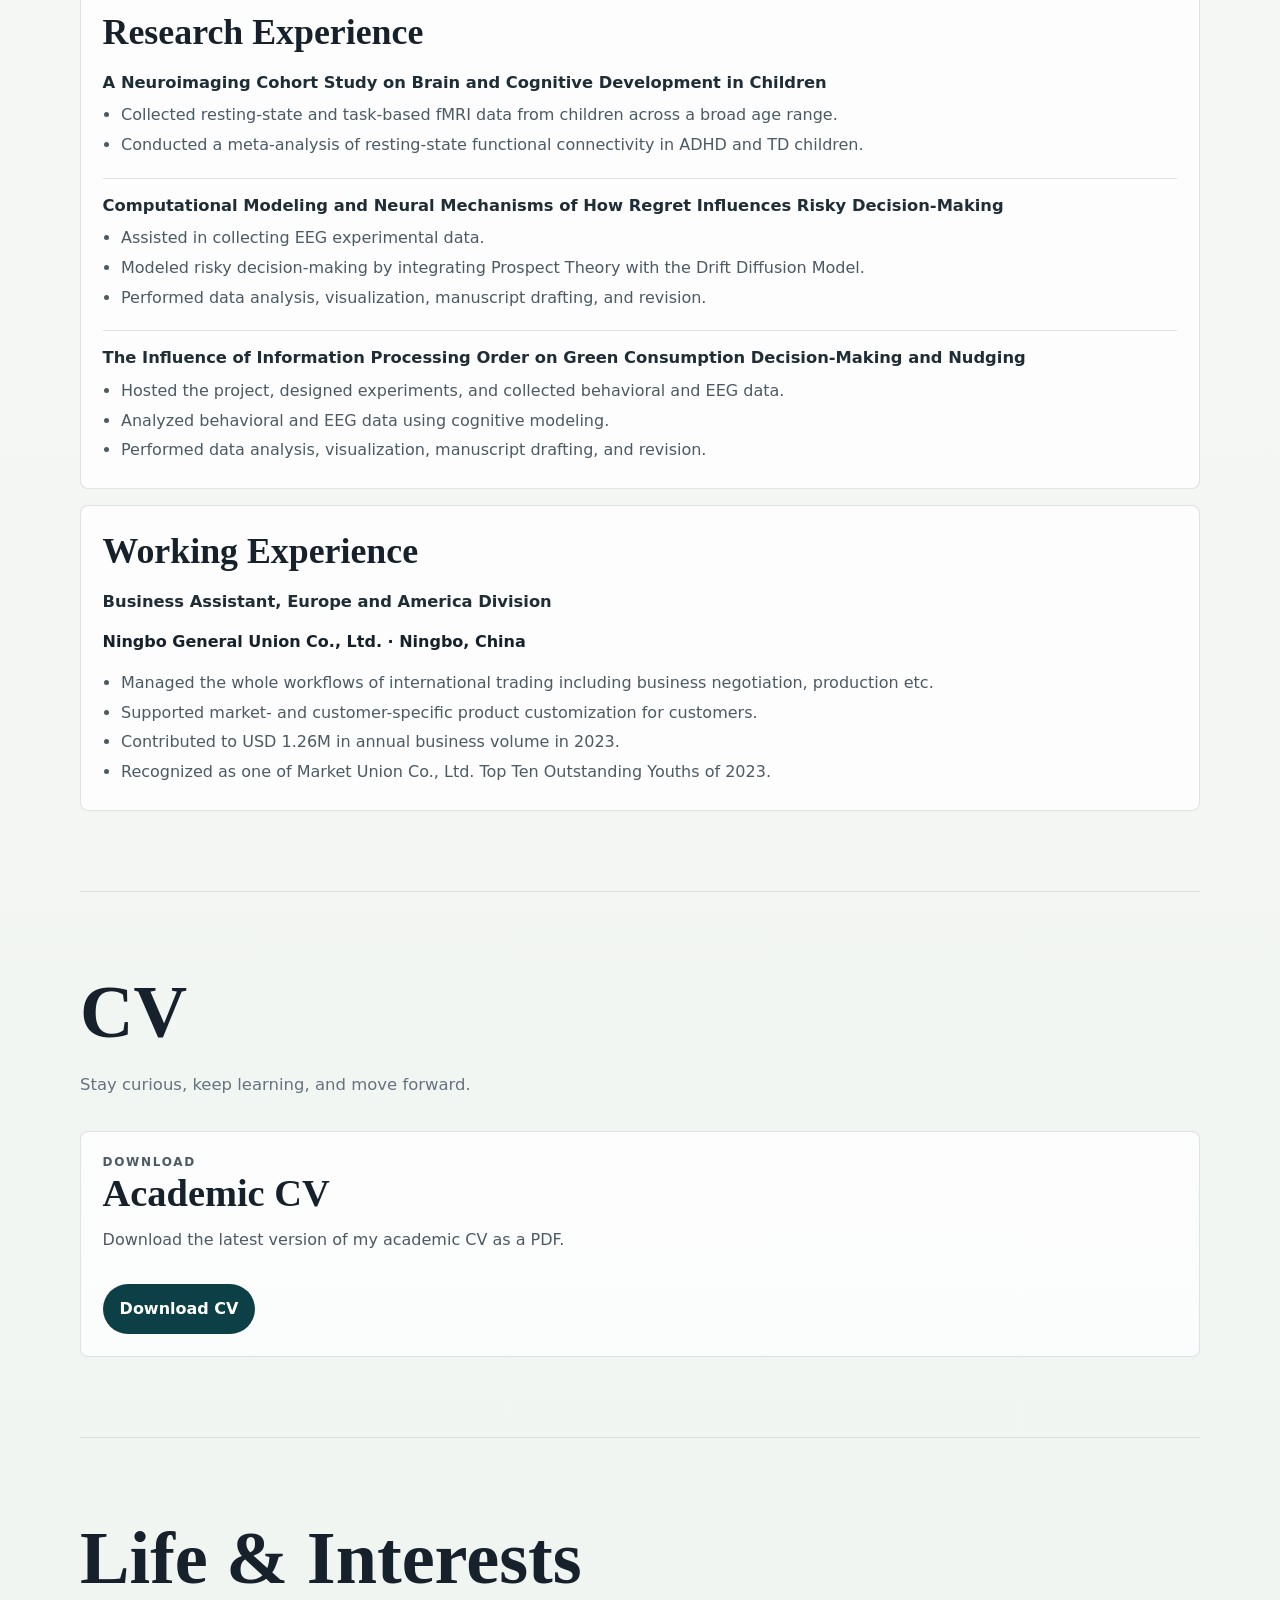
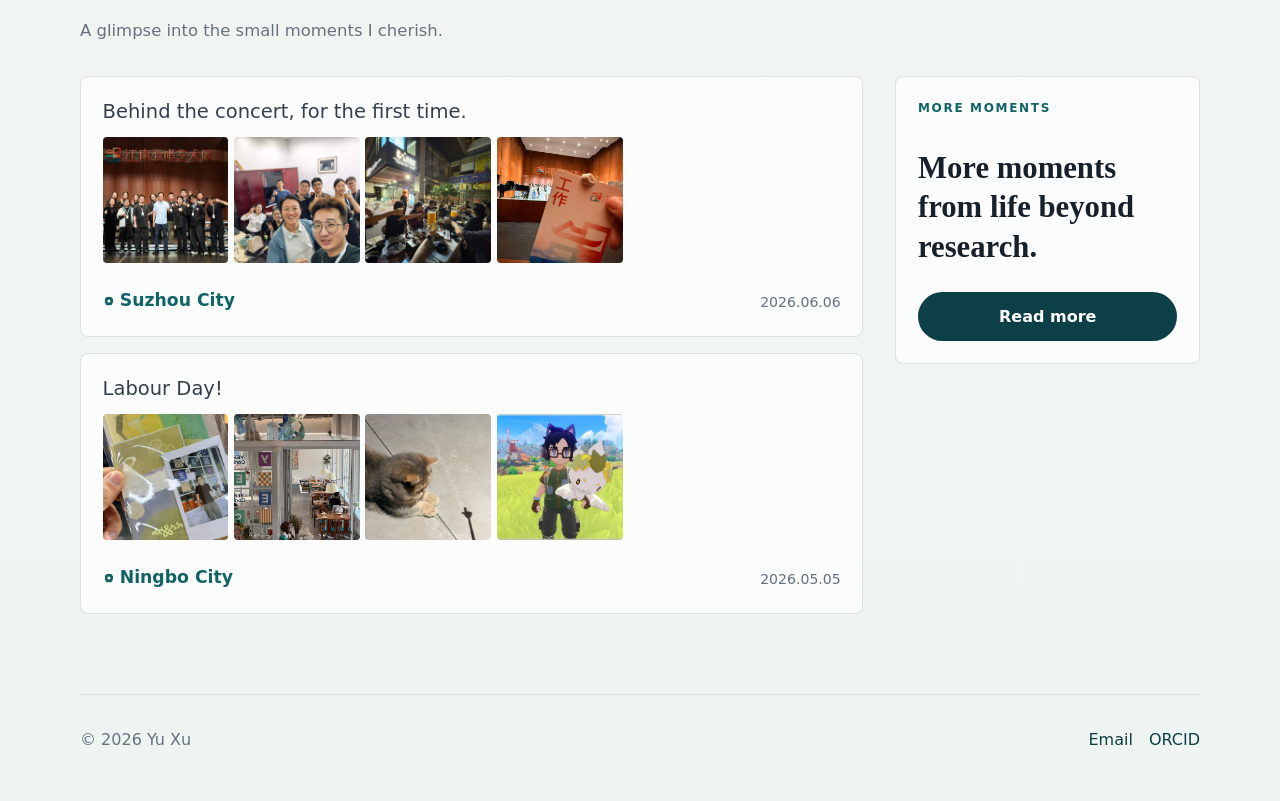
==== commit 76c68398: "Add files via upload" ====
--- a/index.html
+++ b/index.html
@@ -114,12 +114,12 @@
           <article class="publication">
             <p>Liu, S., Li, S., Jiang, H., Yin, L., <strong>Xu, Y.</strong>, Liu, Z., &amp; Guo, X. (2025). <span class="paper-title">Subjective value-weights on benefit and risk in human neurocomputation changes between conservative and risky decision-making.</span> <em>NeuroImage, 322</em>, Article 121546. <a href="https://doi.org/10.1016/j.neuroimage.2025.121546" target="_blank" rel="noreferrer">https://doi.org/10.1016/j.neuroimage.2025.121546</a></p>
           </article>
+          <article class="publication"><p>Shi, S.*, <strong>Xu, Y.*</strong>, Ding, T., Liu, S., Liu, Z., &amp; Guo, X. (In press). <span class="paper-title">Altered intrinsic connectivity in default mode and somatomotor networks in adolescents with ADHD: A neuroimaging meta-analysis.</span> <em>European Child &amp; Adolescent Psychiatry</em>.</p></article>
         </div>
         <div class="publication-group">
           <div class="group-heading"><h3>In Progress</h3><p>* Equal contribution</p></div>
-          <article class="publication"><p>Shi, S.*, <strong>Xu, Y.*</strong>, Ding, T., Liu, S., Liu, Z., &amp; Guo, X. <span class="paper-title">Altered intrinsic connectivity in default mode and somatomotor networks in adolescents with ADHD: A neuroimaging meta-analysis.</span> Under third-round review of <em>European Child &amp; Adolescent Psychiatry</em>.</p></article>
           <article class="publication"><p>Liu, Z., <strong>Xu, Y.</strong>, Yin, L., Liu, S., &amp; Guo, X. <span class="paper-title">Think Twice: How Deliberation Influences Risk Decision-Making in a Prospect Theory Drift Diffusion Framework.</span> Under first-round review of <em>Journal of Experimental Psychology: General</em>.</p></article>
-          <article class="publication"><p>Liu, S.*, <strong>Xu, Y.*</strong>, Liu, S., Liu, Z., &amp; Guo, X. <span class="paper-title">Simplified or Distorted Information Processing? A Cognitive Computational Investigation of How Time Pressure Affects Risky Decision-Making.</span> Under first-round review of <em>Acta Psychologica Sinica</em>.</p></article>
+          <article class="publication"><p>Liu, S.*, <strong>Xu, Y.*</strong>, Liu, S., Liu, Z., &amp; Guo, X. <span class="paper-title">Simplified or Distorted Information Processing? A Cognitive Computational Investigation of How Time Pressure Affects Risky Decision-Making.</span> Under second-round review of <em>Acta Psychologica Sinica</em>.</p></article>
         </div>
         <div class="publication-group">
           <div class="group-heading"><h3>Conference Presentations</h3></div>
